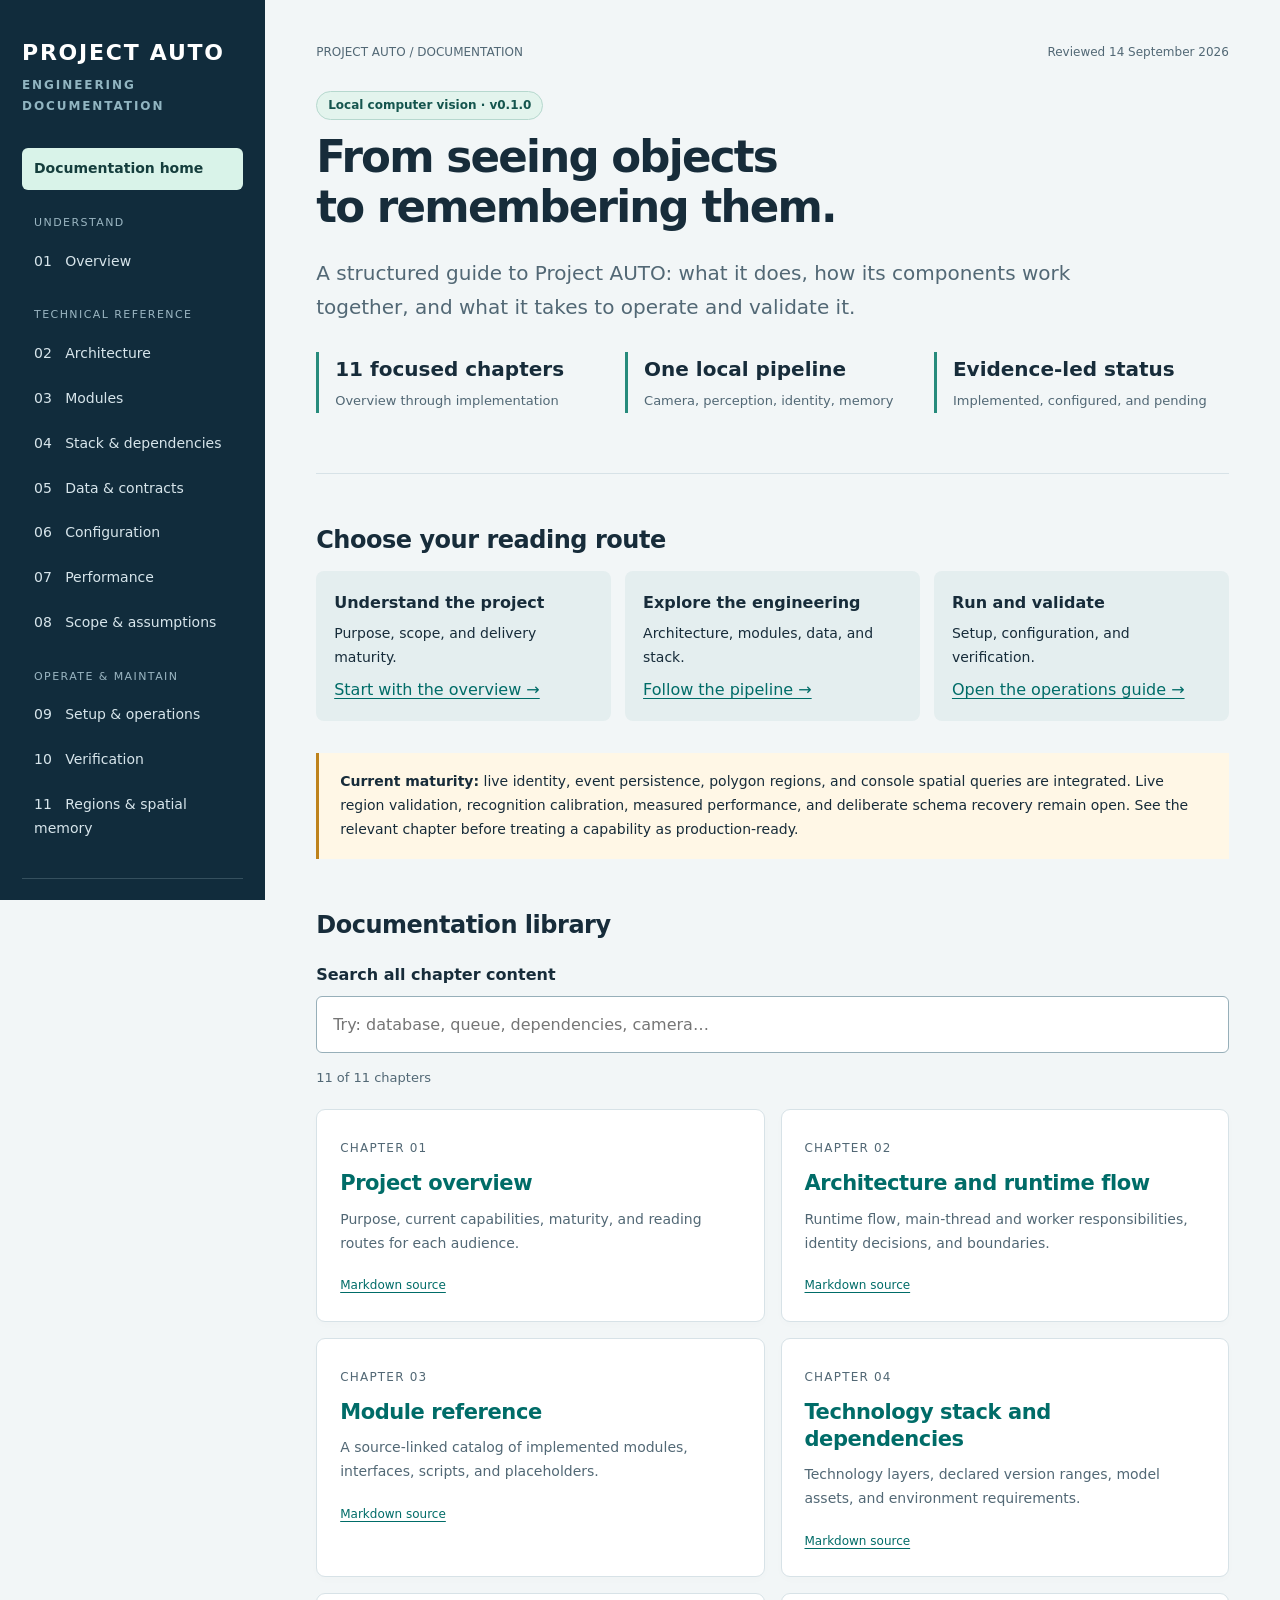
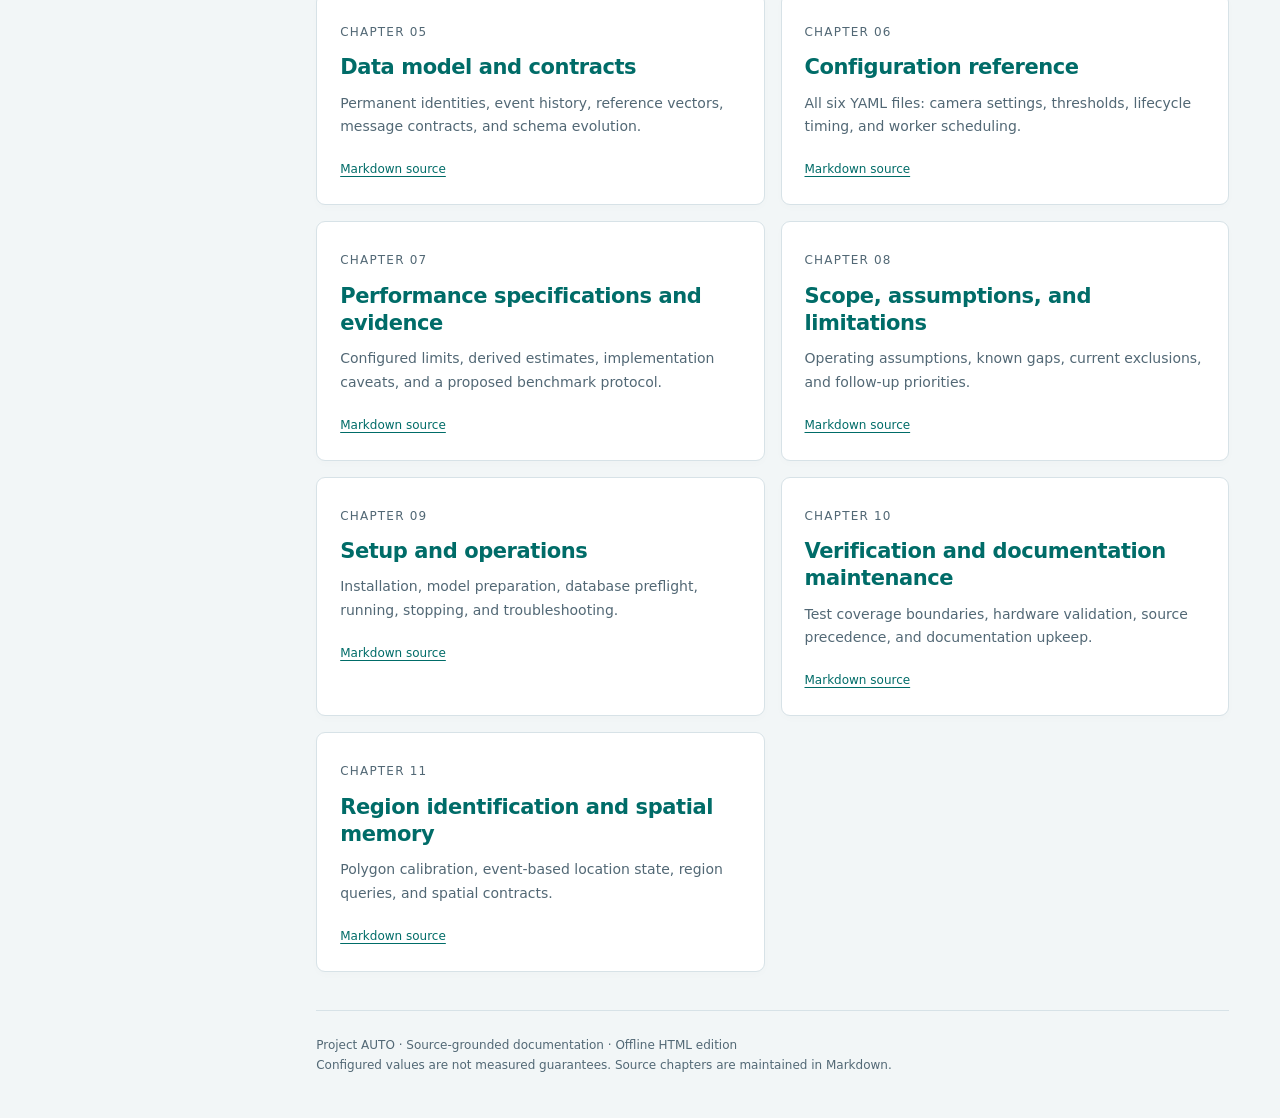
==== docs/index.html @ ace7500f "Region Tracker Initial Implementation" ====
<!doctype html>
<html lang="en"><head><meta charset="utf-8"><meta name="viewport" content="width=device-width, initial-scale=1"><meta name="description" content="Project AUTO technical documentation: local computer vision, permanent object identity, and event memory."><title>Documentation home | Project AUTO</title><link rel="stylesheet" href="assets/docs.css"><script src="assets/docs.js" defer></script></head>
<body><a class="skip" href="#main">Skip to content</a><div class="layout"><aside class="sidebar"><a class="brand" href="index.html">PROJECT AUTO</a><div class="eyebrow">Engineering documentation</div><nav aria-label="Documentation"><a href="index.html" aria-current="page">Documentation home</a><div class="nav-label">Understand</div><a href="01-overview.html">01 &nbsp; Overview</a><div class="nav-label">Technical reference</div><a href="02-architecture.html">02 &nbsp; Architecture</a><a href="03-modules.html">03 &nbsp; Modules</a><a href="04-stack.html">04 &nbsp; Stack &amp; dependencies</a><a href="05-data.html">05 &nbsp; Data &amp; contracts</a><a href="06-configuration.html">06 &nbsp; Configuration</a><a href="07-performance.html">07 &nbsp; Performance</a><a href="08-scope.html">08 &nbsp; Scope &amp; assumptions</a><div class="nav-label">Operate & maintain</div><a href="09-operations.html">09 &nbsp; Setup &amp; operations</a><a href="10-verification.html">10 &nbsp; Verification</a><a href="11-regions.html">11 &nbsp; Regions &amp; spatial memory</a></nav><div class="meta">Version 0.1.0<br>Source reviewed 14 September 2026<br>Local prototype · CPU inference<br><br><a href="../README.md">Repository README</a></div></aside><main id="main"><div class="topline"><span>PROJECT AUTO / DOCUMENTATION</span><span>Reviewed 14 September 2026</span></div><section class="hero"><span class="badge">Local computer vision · v0.1.0</span><h1>From seeing objects<br>to remembering them.</h1><p class="lead">A structured guide to Project AUTO: what it does, how its components work together, and what it takes to operate and validate it.</p><div class="summary"><div><strong>11 focused chapters</strong><span>Overview through implementation</span></div><div><strong>One local pipeline</strong><span>Camera, perception, identity, memory</span></div><div><strong>Evidence-led status</strong><span>Implemented, configured, and pending</span></div></div></section>
<section aria-labelledby="routes"><h2 id="routes">Choose your reading route</h2><div class="routes"><div class="route"><strong>Understand the project</strong><p>Purpose, scope, and delivery maturity.</p><a href="01-overview.html">Start with the overview →</a></div><div class="route"><strong>Explore the engineering</strong><p>Architecture, modules, data, and stack.</p><a href="02-architecture.html">Follow the pipeline →</a></div><div class="route"><strong>Run and validate</strong><p>Setup, configuration, and verification.</p><a href="09-operations.html">Open the operations guide →</a></div></div></section>
<div class="notice"><strong>Current maturity:</strong> live identity, event persistence, polygon regions, and console spatial queries are integrated. Live region validation, recognition calibration, measured performance, and deliberate schema recovery remain open. See the relevant chapter before treating a capability as production-ready.</div>
<section aria-labelledby="library"><h2 id="library">Documentation library</h2><div class="search"><label for="search">Search all chapter content</label><input id="search" type="search" placeholder="Try: database, queue, dependencies, camera…" autocomplete="off" aria-describedby="result-count"><p class="count" id="result-count" role="status" aria-live="polite">11 of 11 chapters</p><noscript><p>Search needs JavaScript; all chapters remain available below.</p></noscript></div><div class="cards"><article class="card" data-search="project overview # project overview

project auto is a local computer-vision prototype that remembers physical objects observed on a table and records meaningful changes in their presence and placement. it combines live camera detection, temporary tracking, appearance-based identity matching, and a durable sqlite event history.

## purpose and audience

the intended outcome is to answer where an object was last placed, even after it disappears from view. the current application includes polygon calibration and temporary console queries for item location, region contents, activity, and historical association; a richer query ui remains deferred.

this documentation describes the source snapshot inspected on 14 september 2026, package version 0.1.0. it is organized for three levels of use: stakeholders start here and with scope; engineers read architecture, modules, and data; operators use setup, configuration, and verification.

## capability status

| capability | current status | practical meaning |
| --- | --- | --- |
| live camera input | implemented | tries configured usb camera, then webcam; verifies an actual frame |
| detection and temporary tracking | implemented | yolo11s/openvino with ultralytics bot-sort |
| object lifecycle | implemented | time-confirmed addition, stable movement, and absence-based removal |
| permanent identity | integrated, calibration pending | sam2 masking and dinov2 gallery matching run on a background worker |
| return recognition | integrated | a match to a removed item records returned against its existing permanent id |
| persistent memory | implemented | items, events, references, prototypes, and polygon regions in sqlite |
| user display | debug interface | opencv detections, keyboard-triggered console queries, temporary region highlights |
| location questions and semantic regions | implemented; hardware validation pending | separate polygon calibration; event-based current location and region-history queries |
| production accuracy or performance sla | not established | no measured benchmark report or calibrated recognition target |

project task notes report successful real-hardware addition, re-identification, and return scenarios. these are historical reports, not a fresh hardware validation performed for this documentation.

## a typical interaction

an object becomes visible and receives a temporary bot-sort track id. after temporal confirmation, the application schedules identity processing. a usable masked view is compared with saved references. an unmatched view creates a permanent item and added event; a match to a removed item creates returned; a match to an already present item associates the track without another addition event. subsequent stable movement or sustained absence records moved or removed.

a bad view defers identity rather than proving a new object exists. detection class names such as a cup label are not unique physical identities. likewise, a tracker id is not a permanent item id.

## reading routes

- stakeholders: [overview](01-overview.md), [scope and assumptions](08-scope.md), [performance](07-performance.md).
- developers: [architecture](02-architecture.md), [module reference](03-modules.md), [data contracts](05-data.md), [verification](10-verification.md).
- operators: [setup and operations](09-operations.md), [configuration](06-configuration.md), [dependencies](04-stack.md).

## evidence and precedence

current executable code and yaml settings are the primary evidence. package declarations establish dependency ranges, not the exact versions installed on a machine. historical readme/context/task statements may describe earlier stages; where they conflict, this documentation follows the inspected implementation and labels unresolved gaps.

sources: [application composition](../src/project_auto/app.py), [package metadata](../pyproject.toml), [project task history](../src/project_auto/tasks.md).

spatial memory uses the permanently fixed camera frame, not world coordinates. see [region workflow and contracts](11-regions.md). the latest implementation test run on 14 september passed 160 tests; live region calibration is not yet tested. current yolo settings are confidence 0.18 and image size 960. weighted reid acceptance 0.55 and margin 0.15 remain provisional.
"><span class="number">Chapter 01</span><h2><a href="01-overview.html">Project overview</a></h2><p>Purpose, current capabilities, maturity, and reading routes for each audience.</p><a class="source" href="01-overview.md">Markdown source</a></article><article class="card" data-search="architecture and runtime flow # architecture and runtime flow

## system boundary

the application is one local python process with an opencv display, one camera source, a main processing thread, one identification worker thread, and a sqlite file. model acquisition can require network access during preparation. the configured inference devices are cpu; no cloud inference service is called by the application pipeline.

```text
main thread
camera -&gt; yolo11s / openvino / bot-sort -&gt; detectiontracker
                                           |
                               add / moved / remove
                                           |
                                  identitycoordinator
                                    |            ^
                         copied frame jobs    results
                                    v            |
worker thread                  bounded queue -&gt; sam2 -&gt; dinov2
                                              |          |
                                      reference saves   gallery match
                                              |
                                            sqlite

main thread: coordinator -&gt; eventengine -&gt; statedecision / sqlite
             detections -&gt; draw_detections -&gt; opencv window
```

## startup and shutdown

the console entry point calls `main.main()`, which calls `app.run_app()`. paths are resolved relative to the source checkout. startup reads the six yaml configuration files through the app and model constructors, constructs the database store, calls schema creation, constructs perception models and collaborators, and starts the worker. the worker loads its gallery from the store. the camera context then opens capture and the loop begins.

each iteration reads a frame, detects objects, updates the lifecycle tracker, passes signals and detections to the coordinator, and draws the debug frame. pressing q exits; w/r trigger blocking terminal queries and temporary polygon highlights. cleanup destroys opencv windows, asks the worker to stop, and disposes the database engine; the camera context releases capture.

the worker shutdown uses a blocking sentinel enqueue followed by a timed join. it is not a guaranteed five-second total shutdown: a full queue can delay enqueue, and queued work can precede the sentinel.

## responsibility and thread ownership

| concern | owner | execution |
| --- | --- | --- |
| frame acquisition, yolo and bot-sort | camera / yolodetector | main thread |
| temporal lifecycle and movement | detectiontracker | main thread |
| submission, retries, bindings, result application | identitycoordinator / referencemanager | main thread |
| sam2, dinov2, gallery comparison | identificationworker / sceneprocessor / reidmatcher | worker thread |
| reference persistence and gallery refresh | identificationworker / databasestore | worker thread |
| item creation, status lookup, lifecycle persistence | coordinator / eventengine / databasestore | main thread |
| drawing, keyboard and terminal queries | app / region_queries / drawing | main thread |
| region resolution and live spatial updates | databasestore calling pure memory.regions | inside main-thread lifecycle transactions |
| manual polygon calibration | region_calibration / camera / databasestore | separate process launch, no model inference |

queue submission and polling are non-blocking. this does not make the whole frame loop non-blocking: camera reads, detection, drawing, frame copies, and lifecycle database operations still take time on the main thread. cpu inference on the worker can also compete for shared compute resources.

## identity decisions

1. tracker add means temporally confirmed, not necessarily a new physical object.
2. the coordinator rejects invalid, small, low-confidence, or edge-clipped candidates before submitting resolve work.
3. a copied frame and box enter the bounded job queue. referencemanager prevents overlapping jobs for a track while queued.
4. sam2 segments the full frame using the box prompt. sceneprocessor extracts the box crop, retains true mask pixels, fills the background, and prepares an rgb image.
5. dinov2 extracts a normalized cls-token embedding. matching shortlists items by prototype, then combines each shortlisted item&#x27;s top-k dino score with color/aspect scores when available and checks both score and runner-up margin thresholds.
6. the worker returns new, existing, pending, or error. the main thread creates or associates the item and dispatches the appropriate event.
7. a precomputed reference can be submitted for saving. further visible-frame captures are spaced by configuration; accepted saves refresh the worker&#x27;s gallery.

the worker gallery includes all statuses for the configured model. the coordinator checks the current item status and active claims before accepting an existing-item result.

## architectural invariants and limits

- tracking never performs sam/reid inference or database writes.
- permanent identity belongs to `item.id`; `source_track_id` is diagnostic/session metadata.
- persistence records meaningful events and references, not every video frame.
- a pending view does not produce an added event.
- removal releases the event engine&#x27;s track binding while preserving item history.
- moved before identity resolution is currently dropped, not buffered or replayed.
- results for inactive track ids are rejected. there is no generation token in job/result contracts, so protection against delayed results after numeric track-id reuse is not comprehensive.

sources: [app](../src/project_auto/app.py), [coordinator](../src/project_auto/events/coordinator.py), [worker](../src/project_auto/events/identification_worker.py), [scene processing](../src/project_auto/perception/scene_processor.py).

## spatial memory boundary

eventengine passes add/returned destination boxes, moved source/destination boxes, and remove source evidence to existing store operations. the coordinator supplies actual frame dimensions in memory. databasestore resolves centroid membership via the pure geometry module and commits region ids, name snapshots, normalized areas, and item.current_box/current_region_id together. removed clears both live fields; no tracker or per-frame spatial writes are introduced.

the normal app does not automatically run calibration. a separate region_calibration entry point uses the same camera abstraction and yaml configuration; w/r queries use store apis and hold highlight state only in app memory. full contracts and flow: [regions and spatial memory](11-regions.md).
"><span class="number">Chapter 02</span><h2><a href="02-architecture.html">Architecture and runtime flow</a></h2><p>Runtime flow, main-thread and worker responsibilities, identity decisions, and boundaries.</p><a class="source" href="02-architecture.md">Markdown source</a></article><article class="card" data-search="module reference # module reference

all package paths below are relative to `src/project_auto`. modules separate capture, perception, lifecycle decisions, orchestration, and persistence. the production entry point is `project-auto`, not the research notebooks.

## application and capture

| module | public entry points | responsibility and boundary |
| --- | --- | --- |
| [main.py](../src/project_auto/main.py) | main | console entry point; delegates to run_app |
| [app.py](../src/project_auto/app.py) | run_app | loads services, capture/display, w/r console queries and temporary region highlights; owns no region sql |
| [region_calibration.py](../src/project_auto/region_calibration.py) | run_calibration | separate live-camera polygon editor; reuses camera and store; terminal naming |
| [region_queries.py](../src/project_auto/region_queries.py) | query_regions | prints item location or region contents/activity/history; returns highlight ids |
| [capture/camera.py](../src/project_auto/capture/camera.py) | cameraconfig, camera.open/read/close | configures properties before the first read; verifies devices in fallback order; returns bgr frames; supports a context manager |

## perception

| module | public types / operations | input and output |
| --- | --- | --- |
| [perception/detector.py](../src/project_auto/perception/detector.py) | detection, yolodetector.detect | bgr frame to class/confidence/xyxy box/optional temporary id; loads or exports openvino model; runs persistent bot-sort |
| [perception/tracker.py](../src/project_auto/perception/tracker.py) | detectiontracker.update, tracksignal, trackstatus | detection list to immutable add/moved/remove signals; ignores detections without ids; maintains candidate, stable, moving, and missing lifecycle |
| [perception/segmenter.py](../src/project_auto/perception/segmenter.py) | segmenterconfig, samsegmenter.segment, segmentation | uint8 bgr frame plus integer boxes to frame-sized boolean masks and scores; true retains foreground; selects best finite nonempty mask |
| [perception/scene_processor.py](../src/project_auto/perception/scene_processor.py) | sceneprocessor.prepare_reference/process, preparedreference, identitydecision | prepares masked rgb crop, normalized embedding, aspect ratio and foreground color histogram; proposes new/existing/pending; owns no scheduling or persistence |

tracker confirmation lasts two seconds with at most 15 cumulative candidate misses per attempt. a 16th miss resets the attempt. stable placement uses a centered buffer, and movement must stop visibly for the configured interval before moved. absence of a stable or moving track for two seconds emits remove. these are heuristics in image coordinates, not physical motion measurement.

## orchestration and events

| module | main contracts | responsibility |
| --- | --- | --- |
| [events/coordinator.py](../src/project_auto/events/coordinator.py) | identitycoordinator.handle_frame/shutdown | applies results, submits resolve/capture jobs, schedules retries, routes lifecycle events, guards active claims |
| [events/identification.py](../src/project_auto/events/identification.py) | identificationjob, identificationresult, identificationstate, referencemanager | immutable cross-thread message containers and per-track bookkeeping; queue eligibility and cooldowns |
| [events/identification_worker.py](../src/project_auto/events/identification_worker.py) | identificationworkerprotocol, identificationworker.start/stop/submit/poll_results | one worker, bounded jobs, unbounded results, gallery snapshot, model work and reference persistence |
| [events/event_engine.py](../src/project_auto/events/event_engine.py) | eventengine.process_signal/process_add/process_move/process_remove/process_return | resolves session track bindings and performs atomic lifecycle store operations; rejects conflicting claims |

worker exceptions during a job become error results with logged diagnostics. initial gallery loading occurs before the per-job exception wrapper; startup/schema failures can therefore stop the worker rather than becoming a normal per-track retry.

## memory and presentation

| module | main contracts | responsibility |
| --- | --- | --- |
| [memory/reid.py](../src/project_auto/memory/reid.py) | reidconfig, galleryentry, reidmatch, reidmatcher | loads dinov2 once, normalizes embeddings, ranks prototypes and reference similarities; db-agnostic |
| [memory/models.py](../src/project_auto/memory/models.py) | region, item, itemembedding, itemevent, itemstatus, itemeventtype | typed sqlalchemy schema, constraints, indexes, relationships |
| [memory/store.py](../src/project_auto/memory/store.py) | databasestore | short-lived sessions, lifecycle/spatial transactions, region crud and queries, vector/descriptor persistence, prototypes and gallery snapshots |
| [memory/state_machine.py](../src/project_auto/memory/state_machine.py) | statedecision, decide_track_signal, decide_return_signal | maps supported signals to status and event type; does not infer identity |
| [utils/drawing.py](../src/project_auto/utils/drawing.py) | draw_detections, draw_regions | returns annotated copies; polygons use translucent fills, outlines, names and optional bgr colors |

## descriptors and supporting components

[perception/descriptors.py](../src/project_auto/perception/descriptors.py) implements pure supplementary descriptors. aspect ratio is max(width/height, height/width), so a 90-degree box rotation has the same ratio; it is not absolute size. foreground rgb pixels produce a normalized 32 x 32 hue/saturation histogram before background replacement. color similarity is 1 minus bhattacharyya distance; aspect similarity uses gaussian falloff with sigma 0.25. these descriptors are now wired through preparation, worker saves, gallery loading, and matching. calibration/held-out accuracy remains unverified.

the matcher first shortlists by dino prototypes. it averages top-k scores separately for dino, valid color references, and valid aspect references. with both supplementary scores available, final score = 0.65 * dino + 0.20 * color + 0.15 * aspect; otherwise it falls back to dino alone. acceptance requires the configured score threshold and best-minus-runner-up margin; a single candidate has no margin competitor. optional csv output records diagnostic match scores. margin rejection currently yields no accepted identity, which sceneprocessor interprets as new; an ambiguity/confirmation flow is still deferred.

| path | status | usage |
| --- | --- | --- |
| [memory/regions.py](../src/project_auto/memory/regions.py) | implemented, pure geometry | regiongeometry, validate_polygon, polygon_area, point_in_polygon, resolve_region, box_area_fraction; no sql/session imports |
| [scripts/define_regions.py](../scripts/define_regions.py) | thin wrapper | delegates to region_calibration.run_calibration |
| [display/viewer.py](../src/project_auto/display/viewer.py) | empty | actual display currently lives in app.py |
| [utils/logging.py](../src/project_auto/utils/logging.py) | empty | no centralized logging setup; runtime mixes print and logging |
| [scripts/run_camera.py](../scripts/run_camera.py) | implemented wrapper | calls the main application |
| [scripts/run_video.py](../scripts/run_video.py) | empty | no video-file execution path provided here |
| [scripts/benchmark_local.py](../scripts/benchmark_local.py) | empty | no benchmark implementation |
| [cmaera_no_identifier.py](../cmaera_no_identifier.py) | standalone diagnostic | cycles camera indexes 0 through 4; opens camera windows |
| notebooks/reid_tuning | research assets | reference/query examples, notebooks, embeddings, and result images; not an automated production evaluation |
| tests | automated checks | synthetic/unit/persistence coverage; see verification chapter |

do not infer implemented behavior from a placeholder filename or a historical task entry. package egg-info directories are generated metadata; `pyproject.toml` is the maintained dependency source.

the region store api and detailed event semantics are documented in [chapter 11](11-regions.md). geometry, current contents, historical association, and activity remain distinct responsibilities.
"><span class="number">Chapter 03</span><h2><a href="03-modules.html">Module reference</a></h2><p>A source-linked catalog of implemented modules, interfaces, scripts, and placeholders.</p><a class="source" href="03-modules.md">Markdown source</a></article><article class="card" data-search="technology stack and dependencies # technology stack and dependencies

## stack by layer

| layer | technology | project use |
| --- | --- | --- |
| language and packaging | python, setuptools, editable src-layout install | local cli application, typed data contracts |
| camera and visualization | opencv | camera capture, image operations, desktop debug window |
| detection inference | ultralytics yolo11s + openvino | source weights exported to local openvino format |
| temporary tracking | ultralytics bot-sort | persistent ids across frame detections |
| segmentation | transformers sam2 + pytorch | box-prompted masks on cpu |
| identity embeddings | transformers dinov2 + pytorch | normalized image embeddings on cpu |
| numeric and image processing | numpy, pillow | array operations, cosine similarity, rgb crops |
| region geometry | pure python ray casting and shoelace formula | fixed-frame polygon validation/resolution; no shapely dependency |
| storage | sqlalchemy 2.x + sqlite | local relational memory with json vectors, boxes and polygons |
| configuration | yaml / pyyaml | camera, models, timing, thresholds, database path |
| concurrency | python threading and queue | one background identification worker |
| tests | pytest | deterministic behavior and persistence checks |
| documentation | markdown, generated html/css/javascript | offline portal; standard-library python builder |

## declared runtime dependencies

these are repository declarations, not an installed environment inventory or a lockfile.

| dependency | declared range | why it is needed |
| --- | --- | --- |
| python | &gt;=3.10,&lt;3.14 | supported interpreter range in package metadata |
| opencv-python | &gt;=4.10 | capture and opencv display |
| openvino | &gt;=2024.0 | optimized detector runtime |
| pyyaml | &gt;=6.0 | configuration loading |
| ultralytics | &gt;=8.4 | yolo loading/export and bot-sort integration |
| sqlalchemy | &gt;=2.0,&lt;3.0 | orm, sessions, schema and database operations |
| torch | unpinned, reid extra | sam2 and dinov2 inference |
| transformers | unpinned, reid extra | sam2model/sam2processor and automodel/autoimageprocessor |
| pillow | unpinned, reid extra | pil images for preprocessing |
| setuptools | &gt;=75, build dependency | setuptools.build_meta backend |

the full live application imports and constructs sam2 and reid unconditionally. install `.[reid]` for the current live entry point even though packaging labels these dependencies optional. a base-only installation is not a complete live runtime.

numpy is imported directly but is not explicitly declared in `pyproject.toml`; it currently relies on transitive installation. pytest is used by the test suite but has no declared test extra. ruff settings exist, but ruff is not declared as an installed development dependency. there is no dependency lockfile in the inspected repository; reproducibility requires recording a tested environment separately.

## model and hardware dependencies

| asset | configured value | acquisition / assumption |
| --- | --- | --- |
| detector source | models/yolo11s.pt | loaded through ultralytics; may be downloaded if absent |
| detector export | models/yolo11s_openvino_model | reused if directory exists; otherwise exported dynamically |
| segmentation model | facebook/sam2-hiera-base-plus | transformers from_pretrained; needs compatible library apis and cached/downloadable weights |
| embedding model | facebook/dinov2-base | transformers from_pretrained; same cache/download consideration |
| camera | usb index 0, fallback webcam index 1 | indices are machine-specific, not portable device identifiers |
| target machine | lenovo yoga pro 7i, intel integrated graphics | project notes&#x27; target; no minimum ram/cpu or portable hardware qualification published |

all configured model devices are cpu. the detector uses openvino while sam2 and dinov2 use pytorch; the presence of intel graphics does not imply that those models are gpu-accelerated.

## environment assumptions

the supported workflow is an editable checkout with its adjacent configs and models. packaged standalone distribution of those assets is not configured. initial installation/model preparation can use network access; offline operation needs cached assets verified beforehand. application data access depends on filesystem permissions, and the opencv window needs an interactive desktop session.

library and model license review, exact transitive dependency inventory, and vulnerability auditing have not been performed as part of this documentation. no dependency versions were changed.

sources: [pyproject.toml](../pyproject.toml), [detector](../src/project_auto/perception/detector.py), [segmenter](../src/project_auto/perception/segmenter.py), [reid](../src/project_auto/memory/reid.py).
"><span class="number">Chapter 04</span><h2><a href="04-stack.html">Technology stack and dependencies</a></h2><p>Technology layers, declared version ranges, model assets, and environment requirements.</p><a class="source" href="04-stack.md">Markdown source</a></article><article class="card" data-search="data model and contracts # data model and contracts

## persistent entities

```text
items (permanent identity)
  | 1                       | 1
  +----&lt; item_events        +----&lt; item_embeddings
         meaningful history        model-specific references

regions (logical polygons)
  +----&lt; items.current_region_id
  +----&lt; item_events.source_region_id / destination_region_id
```

| table | principal fields | purpose |
| --- | --- | --- |
| items | id, class_name, display_name, status, first_seen_at, last_seen_at, identity_confidence, item_prototype, current_region_id, current_box, created_at, updated_at | durable physical-object identity and current stored state |
| item_events | id, item_id, event_type, occurred_at, started_at, finished_at, source_track_id, detector_confidence, source_region_id, destination_region_id, source_region, destination_region, source_box, destination_box, source_box_area_fraction, destination_box_area_fraction, evidence paths, notes | meaningful lifecycle and placement history |
| item_embeddings | id, item_id, model_name, embedding, aspect_ratio, color_histogram, object_image_path, created_at | json reference vectors with optional supplementary descriptors |
| regions | id, unique name, polygon, area_px, created_at | fixed-frame integer polygons with stored shoelace area |

items have one-to-many relationships to both child tables. foreign keys are enabled for every store connection. deleting an item cascades to its events and embeddings. sqlalchemy string enums constrain stored status/event values. indexes include event item/time and embedding item/model lookup pairs.

evidence fields hold object-image, context-image, or video-clip paths, not binary media. their presence in the schema does not mean the live pipeline writes evidence files: current worker reference saves provide vectors, descriptors and model names, without saving the pil crop to disk.

## states and events

| trigger | resulting status | persisted event |
| --- | --- | --- |
| confirmed view resolved as new | present | added |
| existing removed identity matched | present | returned |
| existing present identity matched | unchanged | none; associate track only |
| existing occluded identity matched | unchanged by association path | none; automatic occlusion restoration is not wired |
| known track completes stable movement | present | moved |
| known stable/moving track absent beyond timeout | removed | removed |
| explicit store status operations | present or occluded as requested | status_changed where applicable |

occluded is a modeled status with store operations, but the live tracker does not emit general occlusion/status-change behavior. absence heuristics therefore cannot reliably distinguish a long occlusion from physical removal.

## persistence semantics

`add_item_with_event()` commits a new item and its initial event together. status and movement operations update the item and append the event transactionally. event intervals require both timezone-aware endpoints in chronological order. bounding boxes are stored separately from optional semantic regions. history is returned chronologically, and present-item queries include occluded items.

`last_seen_at` is updated by store operations; it is not a continuously persisted per-frame heartbeat. location information is event-oriented, especially movement source/destination boxes. item.current_box/current_region_id now store the latest meaningful spatial belief. a pixel-space polygon resolver and temporary console queries are implemented; no world-coordinate calibration exists.

`save_item_embedding()` validates and normalizes a reference and updates the normalized-mean prototype atomically. `add_reference_if_needed()` additionally enforces the caller&#x27;s target count. `load_reid_gallery()` creates an independent float32 snapshot grouped by item, filtered by model and optionally status. compatible model spaces and vector dimensions are required; changing preprocessing under the same model name is not fully captured by the schema.

## in-memory contracts

| contract | essential contents | meaning |
| --- | --- | --- |
| detection | optional track_id, class_id/name, confidence, integer xyxy box | one frame&#x27;s detector result |
| tracksignal | signal type, track_id, detection, optional item_id and movement metadata | lifecycle proposal; add alone does not establish identity |
| preparedreference | rgb pil crop, normalized embedding, aspect ratio, color histogram | usable masked view available for matching/saving |
| identitydecision | new/existing/pending, source_track_id, item_id, similarity, reference | scene-processing proposal, not a committed database result |
| identificationjob | resolve/capture, track_id, optional item_id, frame, box, precomputed reference | work crossing into the background thread |
| identificationresult | kind, track_id, status, item_id, similarity, reference, failure_reason | worker result consumed by the coordinator |
| galleryentry | item_id, reference matrix, optional prototype, aspect_ratios and flattened color_histograms arrays | matching snapshot for one permanent item |

frames are uint8 bgr arrays shaped height x width x 3. detection boxes use frame-pixel xyxy coordinates. sam masks are frame-sized boolean arrays; true means retain the object. dino input crops are rgb. monotonic time measures lifecycle/cooldown durations, while event timestamps use utc-aware datetimes at the api boundary.

## schema evolution

aspect and histogram descriptors are integrated through preparedreference, worker capture, optional itemembedding fields, and gallery arrays. missing legacy descriptors are represented as nan in gallery arrays; the matcher uses dino-only scoring when both supplementary scores are not available. histogram bin-layout/preprocessing version is not persisted; compatible capture conventions remain required.

`create_schema()` calls base.metadata.create_all: missing tables are created, existing tables are not altered. existing databases need deliberate schema migration or an explicitly chosen fresh database. no automatic migration, destructive reset, or schema-version framework is provided. the inspected-schema [manual sql](manual_schema_update.sql) covers eight missing nullable columns and region indexes; it was tested on a copy but not applied to the live file in this session. always reinspect before using it; see [startup incident and recovery](09-operations.md).

## spatial state and historical relationships

all region fks use on delete set null; historical event strings survive region deletion/renaming. add/moved/returned set current_box/current_region_id and update last_seen_at within the event transaction. removed preserves source evidence and clears current fields. the generic record_event api remains an append-only historical operation rather than a live-state transition. store queries distinguish current contents, historical associated items, and event activity by their respective item/event fks. full field semantics, normalized-area formula, conservative legacy fallback, and api signatures: [region memory](11-regions.md).

sources: [models](../src/project_auto/memory/models.py), [store](../src/project_auto/memory/store.py), [event engine](../src/project_auto/events/event_engine.py), [job contracts](../src/project_auto/events/identification.py).
"><span class="number">Chapter 05</span><h2><a href="05-data.html">Data model and contracts</a></h2><p>Permanent identities, event history, reference vectors, message contracts, and schema evolution.</p><a class="source" href="05-data.md">Markdown source</a></article><article class="card" data-search="configuration reference # configuration reference

values below are the working-tree yaml settings inspected for this documentation. they are configured defaults, not calibrated requirements or measured output. restart the application after changes; no live reload is implemented.

## camera and database

| file / key | current value | interpretation |
| --- | --- | --- |
| camera.yaml: usb_device | 0 | first camera attempted |
| camera.yaml: webcam_device | 1 | fallback camera |
| camera.yaml: width / height | 1280 / 720 | requested capture resolution; device negotiation can differ |
| camera.yaml: fps | 30 | requested capture rate, not application throughput |
| table.yaml: database.path | data/project_auto.db | sqlite path resolved from project root |
| table.yaml: regions.highlight_frames | 150 | frames to show query-selected polygons; in-memory state only |

## detector and lifecycle: perception.yaml

| key | current value | interpretation |
| --- | --- | --- |
| source_model | models/yolo11s.pt | yolo source weights |
| openvino_model | models/yolo11s_openvino_model | export directory reused when present |
| confidence | 0.18 | detector confidence filter |
| iou | 0.45 | inference overlap threshold passed to ultralytics |
| image_size | 960 | inference image-size argument; not camera resolution |
| device | cpu | inference device argument |
| candidate_confirmation_seconds | 2.0 | confirmation duration before add signal |
| max_candidate_missing_frames | 15 | cumulative misses tolerated per candidate attempt |
| removal_timeout_seconds | 2.0 | confirmed-track absence before remove |
| movement_buffer_scale | 1.2 | centered stable placement buffer scale |
| movement_stop_tolerance_pixels | 5.0 | allowed center displacement during stop confirmation |
| movement_stopped_confirmation_seconds | 1.0 | visible stopped duration before moved |

bot-sort&#x27;s `botsort.yaml` name and `persist=true` are selected in detector code rather than these project yaml files. agnostic_nms is not passed explicitly; the installed ultralytics default inspected in .venv/lib/site-packages/ultralytics/cfg/default.yaml is false (class-aware nms). this is an installed-library default, not a pinned project setting.

## identity models

| file / key | current value | interpretation |
| --- | --- | --- |
| segmenter.yaml: model_name | facebook/sam2-hiera-base-plus | sam2 checkpoint |
| segmenter.yaml: device | cpu | pytorch segmentation device |
| reid.yaml: model_name | facebook/dinov2-base | embedding checkpoint |
| reid.yaml: device | cpu | pytorch embedding device |
| reid.yaml: acceptance_threshold | 0.55 | final weighted score threshold, or dino-only fallback; provisional, not a probability |
| reid.yaml: margin_threshold | 0.15 | minimum best-minus-runner-up final score; provisional |
| reid.yaml: match_log_path | logs/reid_match_log.csv | optional diagnostic csv; omit to disable; relative paths follow working directory |
| reid.yaml: top_k | 3 | number of strongest references averaged, capped by available references |
| reid.yaml: prototype_shortlist_size | 3 | ranked prototype candidates; missing prototypes are retained additionally |

small galleries bypass prototype ranking; a nonpositive shortlist setting also bypasses it. keep top_k positive. library configuration parsing does not provide comprehensive validation of every setting.

## preparation and scheduling: scene_processor.yaml

| key | current value | interpretation |
| --- | --- | --- |
| background_color | [0, 0, 0] | rgb background replacement |
| min_mask_pixels | 100 | minimum retained mask pixels inside the crop |
| reference_target_count | 6 | maximum accepted references per item/model via guarded worker saves |
| capture_interval_seconds | 2.0 | nominal spacing after successful capture result application |
| job_queue_max_size | 8 | waiting-job capacity, excluding the executing job; keep positive |
| bad_mask_cooldown_seconds | 5.0 | resolve retry delay after bad views, errors, or claimed-item conflicts |
| queue_full_retry_seconds | 0.5 | resolve retry delay after full queue |
| min_box_area | 400 | resolve prefilter minimum box area in square pixels |
| min_detector_confidence | 0.0 | additional resolve filter; detector still uses 0.18 |
| edge_margin_pixels | 2 | resolve candidates touching this frame-edge margin are rejected |

these filters and cooldowns are not universal capture guarantees. the additional-reference path does not apply the same prefilter or all the same retry cooldowns. it can continue performing preparation after the database reference cap has been reached; the store rejects extra saves. see [performance caveats](07-performance.md).

sources: [camera settings](../configs/camera.yaml), [perception settings](../configs/perception.yaml), [database settings](../configs/table.yaml), [sam2 settings](../configs/segmenter.yaml), [reid settings](../configs/reid.yaml), [scene settings](../configs/scene_processor.yaml).

reid weights (0.65 dino, 0.20 color, 0.15 aspect) are constants in memory/reid.py, not yaml options. the older 0.4 threshold applied to dino-only scoring and is historical; the current 0.55/0.15 settings need empirical calibration for the weighted score and descriptor-missing fallback. the 960 detector input requests more inference pixels than 640; no measured throughput effect is claimed.
"><span class="number">Chapter 06</span><h2><a href="06-configuration.html">Configuration reference</a></h2><p>All six YAML files: camera settings, thresholds, lifecycle timing, and worker scheduling.</p><a class="source" href="06-configuration.md">Markdown source</a></article><article class="card" data-search="performance specifications and evidence # performance specifications and evidence

## what is specified

the project has timing and resource-control settings, but no published measured throughput, accuracy sla, maximum gallery size, or minimum hardware specification. the benchmark script is empty. do not interpret a 30 fps camera setting as 30 fps end-to-end processing.

| property | configured or derived value | evidence category |
| --- | --- | --- |
| capture request | 1280 x 720 at 30 fps | configuration; actual negotiation unverified |
| detector image-size argument | 960 | configuration |
| candidate confirmation | 2 seconds | configured temporal gate, not total identification latency |
| removal threshold | 2 seconds absent | evaluated when the loop runs, not a hard deadline |
| movement stop confirmation | 1 second within 5 pixels | configured image-space heuristic |
| background concurrency | one worker | source implementation |
| waiting jobs | up to 8 with current setting | source/config; executing job is additional |
| result queue | unbounded | source implementation |
| accepted reference target | 6 per item/model | guarded database-save cap |
| display fps, p95 latency, memory peak, recognition accuracy | not measured here | requires benchmark/evaluation |

## useful estimates, not benchmarks

a 1280 x 720 three-channel uint8 frame contains 2,764,800 bytes, about 2.64 mib. eight queued full-frame copies account for about 21.1 mib of raw frame storage. this excludes the active frame/job, object overhead, result crops, masks, model tensors, and inference workspaces; it is not a process-memory bound.

an identity outcome requires at least the confirmation gate plus queue wait, inference, and result application. failed-view retries add cooldowns. six successful references require an initial view and five additional spaced saves; five two-second gaps contribute roughly ten seconds before processing/queue delays. neither is a guaranteed completion time.

prototype shortlisting still compares against gallery prototypes and sorts ranked items. it reduces detailed reference comparisons for ranked items, but is not a vector index or constant-time lookup. entries without prototypes remain eligible beyond the nominal shortlist size.

## current implementation caveats

- sam2 and dinov2 are moved off the frame loop, but main-thread detection and lifecycle database writes can still stall display.
- with a nonempty gallery, sceneprocessor prepares an embedding, then match_candidate embeds the same prepared crop again. identity resolution can therefore perform two dinov2 passes.
- the reference target caps saves, not inference. the worker prepares a crop before checking the store cap, and the coordinator does not stop scheduling on a skipped result.
- bad additional-reference captures and full capture queues do not receive all resolve-path cooldown protections. repeated capture work remains a possible load source.
- the initial gallery load is outside per-job error handling. a schema failure can leave the identification worker unavailable.
- full-frame copies and cpu model workloads share memory/compute with capture and detection.
- diagnostic prints remain in hot paths; centralized logging is unfinished.
- task notes identify high frame dropout as unresolved pending a post-async hardware check.

these observations are source-based limitations, not measurements or fixes made by this documentation task.

## proposed benchmark protocol

use an isolated database and record the code revision, exact package versions, cpu/ram, power mode, camera/backend, negotiated resolution/rate, model assets, and all yaml settings. separate cold startup/download/export from a warmed steady-state run.

measure frame read, detector/tracker, coordinator, and display duration; worker queue wait and processing duration; end-to-end identity latency; delivered fps; failed reads; cpu usage; peak resident memory; and queue occupancy. report median and p95 values plus sample counts and run duration, not only averages.

exercise an empty scene, several stable objects, repeated additions/removals, movement before identity completes, clipped/bad masks, similar-looking objects, and growing galleries. repeat fixed scenarios under consistent lighting. for identity quality, label same-item versus different-item trials and report false matches, missed matches, and duplicate permanent identities. tune the threshold on calibration examples and evaluate separately held-out examples.

acceptance thresholds for throughput and accuracy remain to be agreed for the intended workload. this protocol is proposed; no benchmark execution is claimed.

sources: [benchmark placeholder](../scripts/benchmark_local.py), [worker](../src/project_auto/events/identification_worker.py), [coordinator](../src/project_auto/events/coordinator.py), [scene processor](../src/project_auto/perception/scene_processor.py), [reid matcher](../src/project_auto/memory/reid.py).

## spatial and inference changes

region resolution scans configured polygons when committing event evidence or making explicit queries. polygon areas are stored once at creation. ordinary frames do not write region/current-box state. translucent drawing runs during calibration or temporary query highlights, and terminal prompts block capture until input completes; this stopgap ui is unsuitable for uninterrupted acquisition guarantees.

yolo confidence is now 0.18 and imgsz is 960; these are configured changes, not measured quality or performance improvements. reid now computes supplementary histogram/aspect scores and can append csv diagnostics. include these settings, region count/vertex count, and query pauses when benchmarking.
"><span class="number">Chapter 07</span><h2><a href="07-performance.html">Performance specifications and evidence</a></h2><p>Configured limits, derived estimates, implementation caveats, and a proposed benchmark protocol.</p><a class="source" href="07-performance.md">Markdown source</a></article><article class="card" data-search="scope, assumptions, and limitations # scope, assumptions, and limitations

## current scope

the implemented product is a local, single-camera tabletop perception and event-memory prototype. it captures images, detects and tracks objects, proposes permanent identities from appearance, records addition/movement/removal/return events, and supports polygon calibration, console spatial queries, and temporary region highlights. it retains history across process restarts through sqlite; temporary tracker bindings are session-local.

## assumption register

| id | assumption | consequence if false |
| --- | --- | --- |
| a01 | camera is fixed and actual capture resolution remains stable | stored polygons and pixel placement buffers no longer describe equivalent locations; recalibrate |
| a02 | objects receive usable yolo detections and track ids | untracked or undetected objects do not enter the lifecycle |
| a03 | appearance and lighting yield useful masks/embeddings | identity may defer, split into duplicate items, or falsely match |
| a04 | model and preprocessing are compatible across saved references | similarity and prototypes may be invalid after model/preprocessing changes |
| a05 | local devices, model files/cache, desktop, and disk are available | startup or capture can fail; offline startup may lack weights |
| a06 | workload fits one cpu worker and local sqlite | queue deferral, latency, and frame competition can increase |
| a07 | existing database schema matches the current models | create_all cannot repair old columns; gallery load or event writes may fail |
| a08 | camera indexes are configured for the actual machine | wrong device may open, or fallback may fail |
| a09 | a local trusted-user workflow is sufficient | files and camera data have no application-level access-control layer |

these are operating assumptions, not validated guarantees for every deployment.

## known limitations and follow-up work

| limitation | impact | follow-up direction |
| --- | --- | --- |
| reid threshold is provisional | recognition quality at decision margins is unknown | empirical same/different-item calibration and held-out evaluation |
| movement before identity is dropped | event history can omit an early movement | define buffering/reconciliation policy |
| delayed results have no track generation token | numeric id reuse can defeat active-id checks | add generation-aware correlation and tests |
| initial identity and first reference are separate transactions/jobs | newly created items may briefly lack matchable references | review consistency and failure recovery |
| capture scheduling continues beyond save cap | avoidable inference load | stop scheduling at target and apply capture cooldowns |
| occlusion lifecycle is incomplete | long occlusion can look like removal | define visibility/occlusion policy |
| migration system is absent | older databases require deliberate migration | version schema and preserve existing history |
| debug display/logging only | limited operational observability | structured logging and lifecycle/identity display |
| no complete measured benchmark | capacity and latency cannot be promised | implement the performance protocol |

## out of scope for the current implementation

- natural-language questions, voice interaction, a full graphical object-search ui, or a public api; temporary w/r console queries are implemented.
- calibrated 3d positions, depth sensing, homography, robotic manipulation, region hierarchies or geometry versioning; 2d semantic polygons are implemented.
- multi-camera fusion, cross-device synchronization, cloud-hosted inference, or multi-user service operation.
- training or fine-tuning yolo/sam2/dinov2 within the live application.
- guaranteed identification of visually identical objects or unrestricted object classes.
- production slas, automated schema upgrades, deployment packaging, and comprehensive monitoring.
- automatic evidence video recording or a complete evidence retention/export workflow.

these boundaries describe current code, not permanent exclusions from the roadmap. the html documentation portal provides navigation to project information; it does not implement authentication, remote hosting, or the application&#x27;s console object-query interface.

## priority order suggested by current evidence

stabilize schema compatibility and worker failure visibility; measure post-async performance; calibrate recognition; tighten capture scheduling and stale-result handling; validate live polygon calibration and spatial event/query behavior against the implemented memory layer. the task history remains the owner&#x27;s working backlog, rather than a commitment to release dates.

sources: [task history](../src/project_auto/tasks.md), [coordinator](../src/project_auto/events/coordinator.py), [worker](../src/project_auto/events/identification_worker.py), [region geometry](../src/project_auto/memory/regions.py).

additional spatial limits: current_box is the latest meaningful-event snapshot, not a live trajectory. an already-present reid association makes no event or location write; early moved signals can be dropped while identity is unresolved. calibration is not automatically offered on startup. polygon editing/versioning, materialized region statistics, and automatic schema upgrades are deliberately deferred.
"><span class="number">Chapter 08</span><h2><a href="08-scope.html">Scope, assumptions, and limitations</a></h2><p>Operating assumptions, known gaps, current exclusions, and follow-up priorities.</p><a class="source" href="08-scope.md">Markdown source</a></article><article class="card" data-search="setup and operations # setup and operations

## prepare an editable checkout

use a python interpreter within the declared &gt;=3.10,&lt;3.14 range. from the project root in powershell:

```powershell
python -m venv .venv
.\.venv\scripts\activate.ps1
python -m pip install -e &quot;.[reid]&quot;
python -m pip install pytest
```

the reid extra is needed for the current full live app. installation commands are instructions; dependencies were not installed or changed during documentation generation. if environment activation is restricted, invoke the virtual environment&#x27;s python executable directly rather than changing system execution policy.

## preflight

1. check camera indexes and desired capture properties in camera.yaml.
2. check cpu/model paths in perception.yaml, segmenter.yaml, and reid.yaml.
3. ensure initial model acquisition/export can complete, or that the required assets are already cached for offline use.
4. confirm the configured database schema is current. back up an existing database with the app stopped before any schema changes. there is no automatic migration command. the inspected-schema sql described below must be reviewed before deliberate use.
5. for an isolated demonstration, choose a new unused database path in table.yaml; this preserves the existing history and allows create_schema to create fresh tables. restore the intended configuration after the demonstration.
6. use an interactive desktop and keep the monitored scene/camera stable.

do not replace or delete the user&#x27;s existing database as a setup shortcut. fresh database creation and upgrading an existing schema are different operations.

## run and stop

```powershell
project-auto
```

equivalent module invocation after installation:

```powershell
python -m project_auto.main
```

the camera window displays detection annotations. press q with that window focused to quit. press w for item whereabouts or r for region inspection, then answer the prompt in the terminal; matching polygons are highlighted temporarily. first startup can take substantially longer while models load or export; no startup time guarantee is established. the window does not yet expose complete identity/lifecycle state.

## troubleshooting

| symptom | likely area | first check |
| --- | --- | --- |
| missing torch, transformers, pil, or sam2 import | environment/dependency compatibility | use the active virtual environment and install the reid extra; verify the installed transformers exposes the required sam2 classes |
| camera will not open / wrong view | device mapping or other camera user | check indexes, os camera availability, and whether another app holds the device |
| startup fails on download/model load | model cache/network/path | verify configured files and cached model access; export directory existence alone does not establish integrity |
| missing-column error or identification stops resolving | old schema / worker startup failure | inspect schema against models.py and worker logs before migration |
| repeated pending decisions | bad crop/mask, edge clipping | inspect scene quality and diagnostic rejection reasons; retain true foreground mask polarity |
| same item repeatedly becomes new | reference availability or similarity quality | check successful reference saves, matching model/preprocessing, and same/different-item score distributions |
| slow display / many deferred jobs | main-thread inference or worker pressure | measure stage timings and queue behavior using the performance chapter |
| moved absent for a newly seen object | identity still unresolved | current coordinator drops movement before binding an item |
| shutdown takes longer than five seconds | queued/in-progress worker work | shutdown has a blocking sentinel enqueue; timeout is not a total bound |

## data and model maintenance

back up the sqlite database while the application is stopped, together with any externally managed evidence files and a copy of configuration/model provenance. the live code does not provide automated backups or retention. model artifacts are generated/downloaded files; do not edit their binary contents. changing a model or preprocessing requires checking reference compatibility and recalibrating recognition.

the repository&#x27;s research examples are separate from the live database gallery. notebook reference images and saved `.pt` files are not automatically imported into production memory by app.py.

## documentation portal

open [index.html](index.html) directly in a browser. chapter pages render fully offline without a server, third-party scripts, or external fonts. search on the home page filters chapters by their full text; navigation and content remain usable with javascript disabled. each page offers its markdown source and browser print support.

edit the numbered markdown chapters, then rebuild generated pages from the repository root:

```powershell
python docs/build_docs.py
python docs/check_docs.py
```

sources: [application](../src/project_auto/app.py), [camera](../src/project_auto/capture/camera.py), [models guide](../models/readme.md), [configuration](06-configuration.md).

## define regions before tracking

run python -m project_auto.region_calibration from the activated editable checkout. click polygon vertices, use u to undo, enter/c to close, and enter a unique name in the terminal. q exits calibration. the application reuses camera/cameraconfig; calibration is a separate launch and does not run detector/identity inference. complete controls, source-path invocation, and query semantics are in [regions and spatial memory](11-regions.md).

## missing-column startup incident and recovery

on 14 september, the identification worker failed during initial gallery loading with sqlite3.operationalerror: no such column: item_embeddings.aspect_ratio. inspection found eight absent nullable columns: embedding aspect_ratio/color_histogram, item current_region_id/current_box, and event source_region_id/destination_region_id/source_box_area_fraction/destination_box_area_fraction. the regions table already existed. the earlier model-download warnings were not the exception shown in this traceback.

[manual_schema_update.sql](manual_schema_update.sql) adds exactly these columns and three region-fk indexes in one transaction, retaining set null deletion behavior. it is a one-time sql artifact for that inspected schema, not a versioned migration framework or an idempotent startup routine. do not run it on a fresh/already-updated database. confirm the current schema and take a sqlite backup with the application stopped before explicitly applying it.

a test on a disposable copy preserved all original values across 9 items, 49 embeddings and 36 events, passed sqlite integrity/fk checks, and loaded the gallery and item/event/region queries. the first test subsequently failed temporary-directory cleanup because a sqlite handle remained open. revalidation found the live file absent; no migration was applied to the live database by this work. a database file is present again at the documentation review, but its origin, retained history, and schema have not been reverified. confirm reset/recovery intent before any schema action; do not infer continuity from file existence.

if a database was deliberately reset, normal startup creates fresh tables when the configured file is absent, but previous item history is not restored. if history is required, recovery from the intended backup takes priority. initial worker gallery loading remains outside per-job exception handling, so schema failures still require startup diagnostics rather than ordinary per-track retries.
"><span class="number">Chapter 09</span><h2><a href="09-operations.html">Setup and operations</a></h2><p>Installation, model preparation, database preflight, running, stopping, and troubleshooting.</p><a class="source" href="09-operations.md">Markdown source</a></article><article class="card" data-search="verification and documentation maintenance # verification and documentation maintenance

## verification boundaries

this documentation reflects source/yaml review on 14 september 2026. the earlier region implementation run in this chat passed 160 tests (130 existing tests plus 30 geometry, spatial memory and ui checks). that is recorded implementation evidence, not a fresh test execution during this documentation-only refresh or a guarantee of live hardware behavior.

the working tree contains uncommitted application/configuration and documentation changes. weighted descriptor scoring and region integration are present in the inspected source; no held-out recognition calibration or throughput measurement is claimed. geometry and gui interaction tests use isolated databases and simulated camera/input. ruff was unavailable during implementation. the earlier manual schema validation passed data and query checks on a copy, then encountered temporary-file cleanup trouble; no live database migration is claimed. recovery/reset provenance is still to confirm.

the documentation build/link checks validate navigation, anchors, and generated chapter coverage without importing application models or opening its database. the existing portal visual style is retained; no new browser-based visual qa is claimed by this refresh.

## existing automated coverage

| test file | focus |
| --- | --- |
| [test_camera.py](../tests/test_camera.py) | camera fallback and capture setup behavior |
| [test_detector.py](../tests/test_detector.py) | ultralytics tracking calls and detection conversion |
| [test_tracker.py](../tests/test_tracker.py) | temporal confirmation, missing tracks, movement, invalid settings |
| [test_state_machine.py](../tests/test_state_machine.py) | lifecycle decisions and permanent identity requirements |
| [test_event_engine.py](../tests/test_event_engine.py) | event dispatch, bindings, return/removal behavior |
| [test_memory_database.py](../tests/test_memory_database.py) | schema and persistent-memory behavior |
| [test_reid.py](../tests/test_reid.py) | synthetic embedding matching and prototype shortlist behavior |
| [test_scene_processor.py](../tests/test_scene_processor.py) | crop/mask preparation and identity proposals |
| [test_identification.py](../tests/test_identification.py) | referencemanager queue/cooldown state |
| [test_identification_worker.py](../tests/test_identification_worker.py) | worker jobs, results, queue behavior, shutdown |
| [test_coordinator.py](../tests/test_coordinator.py) | async submission, result application, retirement and binding scenarios |
| [test_regions.py](../tests/test_regions.py) | shoelace area, concave/edge inclusion, centroid overlap resolution, validation and normalized areas |
| [test_region_memory.py](../tests/test_region_memory.py) | add/moved/removed/returned spatial persistence, rollback, deletion/snapshots, fallback, query semantics and no query writes |
| [test_region_ui.py](../tests/test_region_ui.py) | drawing copies/blending, terminal queries, simulated polygon clicks/undo/save |

tests using synthetic embeddings and fake workers verify logic, not real-world recognition accuracy, camera throughput, or all thread interleavings. presence of a test file does not certify complete coverage of its subsystem.

run the suite in a prepared environment:

```powershell
python -m pytest -q
```

for persistence-focused work:

```powershell
python -m pytest -q tests/test_memory_database.py tests/test_event_engine.py
```

## hardware validation still needed

use an isolated database and record the hardware/configuration. calibrate overlapping polygons, verify smallest-region selection and w/r highlights, and check removal clears current contents while history survives. demonstrate addition, movement, removal, and return of the same physical item under a new track id; ensure a different item does not falsely claim it. exercise occlusion, bad views, queue pressure, retirement during inference, and application shutdown. measure performance separately from correctness and retain labeled evidence for calibration.

## documentation structure and ownership

the numbered markdown files are the maintained content source. `build_docs.py` generates the html home page, chapter pages, shared css, and home-page search behavior using python&#x27;s standard library. generated files are committed for immediate offline access. `check_docs.py` checks local html links, fragments, titles, and generated-page coverage without importing project models or opening its database.

| change type | chapters to review |
| --- | --- |
| product capability or scope | overview, scope, operations |
| threading, event routing, module responsibilities | architecture, modules, data, performance |
| models or package versions | stack, configuration, operations, performance |
| yaml defaults | configuration and affected performance statements |
| database schema or event semantics | data, operations, verification |
| new benchmark or hardware run | performance and verification, with date and reproducible conditions |

update the review date after a substantive source review. cite the relevant source file near behavioral claims. mark each result as configured, derived, historically reported, newly measured, or pending. never convert a camera fps request, a similarity threshold, or a test count into an accuracy or performance guarantee.

## maintenance boundaries

the root readme and project_context now summarize the integrated async and spatial architecture. tasks separates current priorities from historical milestones; historical thresholds/pass counts are not current configuration. agents retains the working agreement and points to the updated architecture and remaining verification work.

keep source-level limits explicit: lifecycle writes still run on the main thread, reference save limits do not stop every inference request, resolve and capture retry behavior differ, and margin rejection currently becomes new through sceneprocessor. the region layer does not add per-frame db observations or move sql into geometry/tracking. review [chapter 11](11-regions.md) with any change to these contracts.
"><span class="number">Chapter 10</span><h2><a href="10-verification.html">Verification and documentation maintenance</a></h2><p>Test coverage boundaries, hardware validation, source precedence, and documentation upkeep.</p><a class="source" href="10-verification.md">Markdown source</a></article><article class="card" data-search="region identification and spatial memory # region identification and spatial memory

## purpose and coordinate contract

the fixed camera frame is the spatial coordinate system. regions are manually calibrated simple polygons with integer [x, y] vertices, stored in sqlite. concave polygons are supported. no depth, homography, world coordinates, region hierarchy, or geometry versioning is implemented. moving the camera or changing its actual capture resolution requires recalibration; changing yolo&#x27;s inference image size alone does not redefine frame coordinates.

the pure [geometry module](../src/project_auto/memory/regions.py) validates at least three distinct vertices, nonzero area, and nonintersecting edges. it accepts a repeated closing vertex and normalizes it away. shoelace area is computed at creation and stored as area_px. ray casting includes edges and vertices as inside. resolution uses the bbox centroid, selects the containing region with the smallest stored area, and breaks equal-area ties by lowest id. no match returns none.

## event-to-state flow

```text
tracksignal / identity-resolved detection
  -&gt; eventengine chooses meaningful lifecycle operation and supplies boxes
  -&gt; databasestore opens the existing item/event transaction
  -&gt; load region rows -&gt; pure resolve_region(box, regions) -&gt; selected id
  -&gt; event region fks + name snapshots + box evidence + normalized areas
  -&gt; item current_box/current_region_id and relevant timestamps/status
  -&gt; one commit; track binding changes only after successful persistence
```

the coordinator supplies actual (frame width, frame height) to eventengine in memory. resolution and item updates occur in databasestore, not in tracker callbacks or a second app-level write. region rows are loaded when resolving event evidence or explicit queries; there is no per-frame region persistence.

| event | persisted spatial evidence | live item state |
| --- | --- | --- |
| added | destination box, region id/name, area fraction | destination current_box/current_region_id |
| moved | both boxes, both region ids/names, both area fractions | destination current_box/current_region_id |
| removed | source box, region id/name, area fraction | both live fields cleared |
| returned | destination box, region id/name, area fraction | destination current_box/current_region_id |

for removal, eventengine supplies the signal&#x27;s last detection box. direct mark_removed calls without a box fall back to the item&#x27;s stored current_box. source membership is resolved against configured geometry at event time. add/moved/returned update last_seen_at within the same transaction; removal keeps its existing timestamp semantics and clears spatial belief. box snapshots are event evidence, not a trajectory history.

each normalized fraction is max(0, x2-x1) * max(0, y2-y1) / (frame_width * frame_height). fractions remain null when frame dimensions or that side&#x27;s box are unavailable. separate fields avoid ambiguity for moved. these fractions are not metric object size and are distinct from the reid aspect-ratio descriptor.

the low-level record_event method appends historical evidence and resolves its boxes, but retains its existing behavior of not changing live item state/status. use lifecycle store operations for live transitions. association with an already-present item creates no event and therefore performs no spatial write.

## relational meaning and deletion

region.id is canonical. item.current_region_id means the system currently believes the item occupies that region; removed items have no current region. event source_region_id/destination_region_id support activity and historical association queries. event source_region/destination_region are human-readable snapshots that do not change if the region is renamed.

all three region fks use on delete set null. deleting a region retains items, events, boxes, and historical names. item deletion retains the preexisting cascade to its own events and embeddings. region aggregates such as last_activity_at and item_count are derived by queries, not duplicated on region rows. there is no rename/redraw ui or polygon-version history in this implementation.

## store api reference

| api | result and semantics |
| --- | --- |
| create_region(name, polygon) | validates a nonempty unique name and polygon, computes area, commits a region |
| get_region(region_id), get_region_by_name(name), list_regions() | region lookup; list in id order |
| delete_region(region_id) | boolean indicating deletion; preserves historical evidence |
| resolve_box_region(box) | matching region or none; read-only |
| find_items(name) | exact display/class-name matches, including removed items |
| get_item_current_region(item_id) | current region with conservative legacy fallback |
| get_items_in_region(region_id) | current fk plus present/occluded status; no historical inference |
| get_region_recent_events(region_id, limit=20) | either event region fk matches; descending occurred_at then id; negative limit rejected |
| get_region_last_activity(region_id) | newest event or none, not a stored timestamp aggregate |
| get_items_associated_with_region(region_id) | distinct items linked by source/destination event ids, regardless of current presence |
| get_item_history(item_id) | existing chronological history, now including spatial evidence |

current-location fallback only applies to present/occluded items with neither live location field. it examines the newest added/moved/removed/returned event and uses its destination fk if valid. it never skips a removal or unassigned destination to revive an older location. names alone are not converted into relational associations. a current_box outside every polygon explicitly means an unassigned region, not an invitation to use historical location.

## calibration and query workflow

from an activated editable checkout, launch calibration separately from normal tracking:

```powershell
python -m project_auto.region_calibration
```

without an editable install, set the source path first:

```powershell
$env:pythonpath = (resolve-path .\src).path
python scripts/define_regions.py
```

the thin script delegates to run_calibration, which reuses camera/cameraconfig and databasestore with camera.yaml/table.yaml. saved polygons have translucent fills, outlines, and names; the active polygon shows vertices and edges. a valid closed polygon is previewed before naming.

| control | calibration behavior |
| --- | --- |
| left click | append a vertex |
| u | undo the latest vertex |
| enter or c | validate and close; freeze vertex input while prompting for a name in the terminal |
| blank name | cancel saving, retaining vertices for editing |
| q | exit the camera window loop |

successful saves clear the active polygon and continue calibration. invalid geometry or duplicate names leave it editable. this is a separate launch mode, not automatic startup calibration and not an in-window text-entry gui. calibration does not start yolo, sam2, or dinov2 model inference.

during normal project-auto tracking, w prompts for item id/exact name; r prompts for region name and prints contents, recent activity, last activity, and associated items. ambiguous item names print all matches with ids. query results highlight regions for table.yaml&#x27;s regions.highlight_frames (150 by default). queries and highlights remain in memory/read-only; console input pauses the main capture loop.

## verification and remaining work

the 14 september implementation run passed 160 tests. geometry, lifecycle spatial persistence, rollback, deletion/name preservation, read-only queries, fallback, drawing, and simulated calibration controls have automated coverage. physical-camera polygon calibration and the complete live region lifecycle are not yet verified in this session. no recognition-accuracy or throughput improvement is established by these tests.

existing sqlite tables require deliberate schema migration; the [manual sql](manual_schema_update.sql) is a one-time update for a specifically inspected old schema, not a general migration command. reinspect the intended database before applying it. see [operations](09-operations.md) and [verification](10-verification.md) for the startup incident and validation limits.

sources: [geometry](../src/project_auto/memory/regions.py), [models](../src/project_auto/memory/models.py), [store](../src/project_auto/memory/store.py), [event engine](../src/project_auto/events/event_engine.py), [calibration](../src/project_auto/region_calibration.py), [console queries](../src/project_auto/region_queries.py), [drawing](../src/project_auto/utils/drawing.py).
"><span class="number">Chapter 11</span><h2><a href="11-regions.html">Region identification and spatial memory</a></h2><p>Polygon calibration, event-based location state, region queries, and spatial contracts.</p><a class="source" href="11-regions.md">Markdown source</a></article></div><p id="empty" hidden>No chapters match. Try a shorter term such as “model” or “event”.</p></section><footer>Project AUTO · Source-grounded documentation · Offline HTML edition<br>Configured values are not measured guarantees. Source chapters are maintained in Markdown.</footer></main></div></body></html>
---- docs/assets/docs.css ----
:root{--ink:#172c3a;--muted:#526875;--line:#d7e2e7;--paper:#fff;--bg:#f2f6f7;--accent:#006c68;--nav:#112c3c}
*{box-sizing:border-box}html{scroll-behavior:smooth;scroll-padding-top:24px}body{margin:0;color:var(--ink);background:var(--bg);font:16px/1.7 system-ui,-apple-system,BlinkMacSystemFont,"Segoe UI",sans-serif}a{color:var(--accent);text-underline-offset:3px}a:hover{text-decoration-thickness:2px}a:focus-visible,input:focus-visible,button:focus-visible,[tabindex]:focus-visible{outline:3px solid #dc8f16;outline-offset:4px}.skip{position:fixed;top:-80px;left:16px;z-index:10;background:white;padding:12px}.skip:focus{top:12px}.layout{display:grid;grid-template-columns:265px minmax(0,1fr);min-height:100vh}.sidebar{background:var(--nav);color:#dce9ee;padding:34px 22px;position:sticky;top:0;height:100vh;overflow:auto}.brand{font-size:22px;font-weight:800;letter-spacing:.08em;color:white;text-decoration:none}.eyebrow{font-size:12px;text-transform:uppercase;letter-spacing:.16em;font-weight:700}.sidebar .eyebrow{color:#91b5c1;margin:4px 0 32px}.sidebar nav a{display:block;color:#d7e5eb;text-decoration:none;padding:9px 12px;border-radius:6px;font-size:14px;margin:3px 0}.sidebar nav a:hover{background:#244353}.sidebar nav a[aria-current=page]{background:#d9f3e9;color:#153e3d;font-weight:700}.nav-label{font-size:11px;text-transform:uppercase;letter-spacing:.13em;color:#9bb6c2;margin:24px 12px 8px}.sidebar .meta{border-top:1px solid #35505e;margin-top:28px;padding-top:20px;font-size:12px;color:#a6c0cb}.sidebar .meta a{color:#c9e3e9}main{padding:42px clamp(24px,4vw,72px);max-width:1450px;min-width:0}.topline{display:flex;justify-content:space-between;gap:16px;flex-wrap:wrap;font-size:12px;color:var(--muted);margin-bottom:28px}.badge{display:inline-block;border:1px solid #b6d8ce;background:#e3f4ed;color:#15554e;border-radius:20px;padding:3px 11px;font-size:12px;font-weight:650}h1{font-size:clamp(30px,3.4vw,48px);line-height:1.15;letter-spacing:-.04em;margin:12px 0 24px;max-width:950px}h2{font-size:24px;line-height:1.3;letter-spacing:-.02em;margin:44px 0 15px;padding-top:7px}h3{font-size:19px}p{max-width:88ch;margin:14px 0 20px}.lead{font-size:20px;color:var(--muted);max-width:780px}.hero{border-bottom:1px solid var(--line);padding-bottom:32px;margin-bottom:30px}.summary{display:grid;grid-template-columns:repeat(3,1fr);gap:14px;margin:28px 0}.summary div{border-left:3px solid #278b7c;padding-left:16px}.summary strong{display:block;font-size:20px}.summary span{font-size:13px;color:var(--muted)}.routes{display:grid;grid-template-columns:repeat(3,1fr);gap:14px;margin-bottom:32px}.route{background:#e4eeef;padding:18px;border-radius:8px}.route strong{display:block}.route p{font-size:14px;margin:6px 0}.search{margin:20px 0}.search label{display:block;font-weight:700;margin-bottom:8px}.search input{width:100%;padding:14px 16px;border:1px solid #97afb9;border-radius:6px;font:inherit;background:white;color:var(--ink)}.count{color:var(--muted);font-size:13px}.cards{display:grid;grid-template-columns:repeat(2,minmax(0,1fr));gap:16px}.card{background:white;border:1px solid var(--line);border-radius:9px;padding:23px;box-shadow:0 3px 9px #112c3c04}.card[hidden]{display:none}.card .number{font-size:12px;color:var(--muted);letter-spacing:.1em;text-transform:uppercase}.card h2{font-size:21px;margin:10px 0;padding:0}.card h2 a{text-decoration:none}.card p{font-size:14px;color:var(--muted);margin:8px 0 15px}.card .source{font-size:12px}.notice{background:#fff7e6;border-left:3px solid #be821b;padding:17px 21px;margin:24px 0;font-size:14px}.on-page{background:#e6eef1;border-radius:8px;padding:16px 20px;margin:22px 0 32px}.on-page strong{font-size:12px;text-transform:uppercase;letter-spacing:.1em}.on-page ul{display:flex;flex-wrap:wrap;gap:5px 22px;list-style:none;margin:9px 0 0;padding:0;font-size:13px}.content{background:white;border:1px solid var(--line);border-radius:10px;padding:clamp(20px,3vw,42px);min-width:0}.content h1{font-size:36px}.content>h1:first-child{margin-top:0}li{margin:7px 0}code{font-family:Consolas,"Liberation Mono",monospace;font-size:.88em;overflow-wrap:anywhere;background:#edf2f4;padding:2px 5px;border-radius:3px}pre{background:#102b3a;color:#e1f3f3;padding:22px;border-radius:7px;overflow:auto;font-size:13px;line-height:1.7}pre code{background:none;color:inherit;padding:0;overflow-wrap:normal}.table-wrap{overflow-x:auto;margin:20px 0 26px}table{border-collapse:collapse;width:100%;font-size:14px}th{text-align:left;background:#edf3f4;color:#254552;font-size:12px}th,td{padding:12px 14px;border-bottom:1px solid var(--line);vertical-align:top}td:first-child{font-weight:550}tbody tr:nth-child(even){background:#fafcfc}.page-controls{display:flex;justify-content:space-between;gap:15px;margin:28px 0;font-size:14px}.toolbar{display:flex;gap:20px;align-items:center}button{font:inherit;border:1px solid var(--line);background:white;color:var(--accent);border-radius:5px;padding:4px 11px;cursor:pointer}footer{border-top:1px solid var(--line);padding-top:24px;margin-top:38px;font-size:12px;color:var(--muted)}
@media(min-width:1500px){main{padding-left:72px;padding-right:72px}}@media(max-width:900px){.layout{grid-template-columns:220px minmax(0,1fr)}.sidebar{padding:25px 12px}main{padding:28px 20px}.routes{grid-template-columns:1fr}.cards{grid-template-columns:1fr}.summary strong{font-size:17px}.content{padding:23px}}@media(max-width:620px){.layout{display:block}.sidebar{position:relative;height:auto;padding:18px}.sidebar .eyebrow{margin-bottom:12px}.sidebar nav{display:flex;overflow:auto;gap:5px;padding-bottom:6px}.sidebar nav a{white-space:nowrap}.sidebar .nav-label,.sidebar .meta{display:none}main{padding:25px 15px}.content{padding:18px}.content h1{font-size:30px}.summary{grid-template-columns:1fr;gap:16px}.topline{margin-bottom:18px}.on-page ul{display:block}.page-controls{flex-wrap:wrap}th,td{min-width:135px;padding:9px}.routes{gap:10px}}
@media(prefers-reduced-motion:reduce){html{scroll-behavior:auto}}@media print{body{background:white;font-size:10pt}.layout{display:block}.sidebar,.skip,.toolbar,.search,.on-page,.page-controls{display:none}main{max-width:none;padding:0}.content{border:0;padding:0}.hero{padding:0}.cards,.routes{display:block}.card{break-inside:avoid;margin:10px 0;box-shadow:none}.table-wrap{overflow:visible}table{font-size:9pt}th,td{min-width:0;padding:6px}pre{white-space:pre-wrap;color:black;background:#eee;font-size:8pt}h1,h2,h3{break-after:avoid}tr{break-inside:avoid}a{color:inherit}.summary{display:flex;gap:24px}footer{margin-top:20px}}
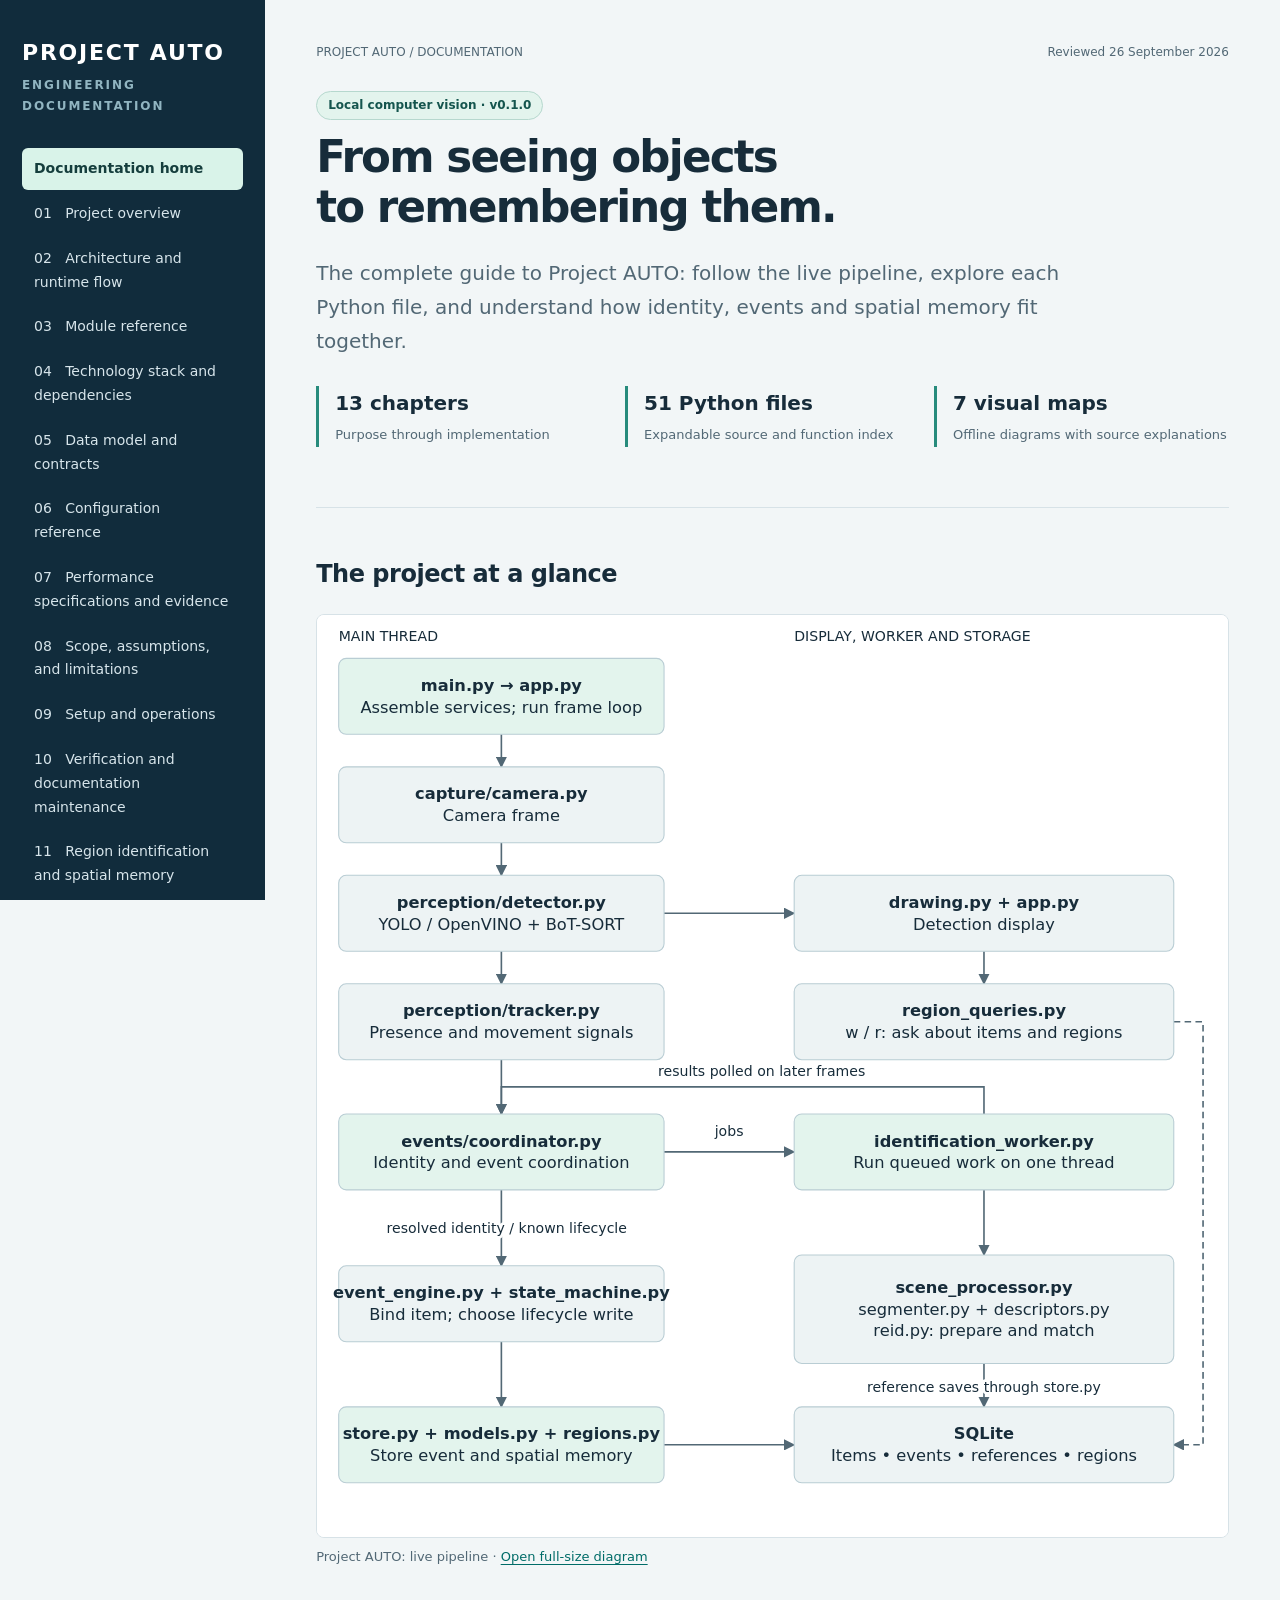
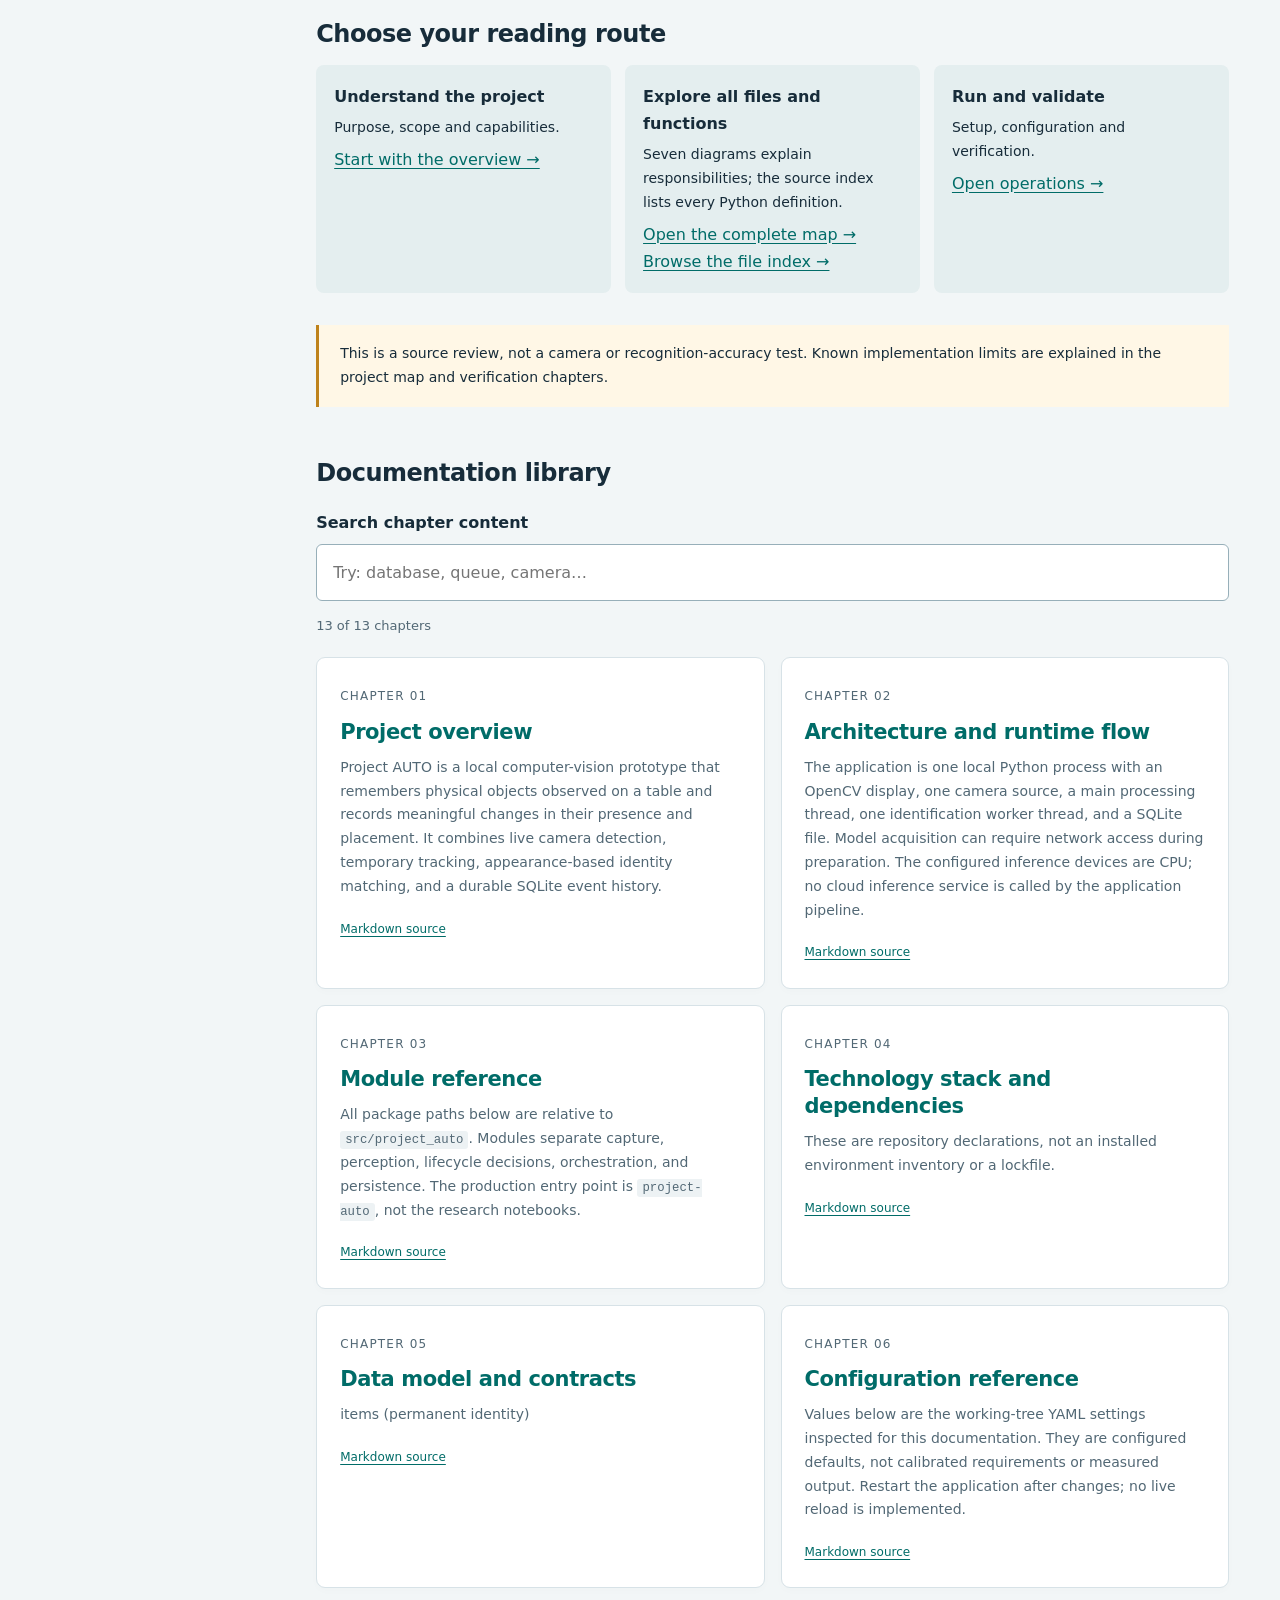
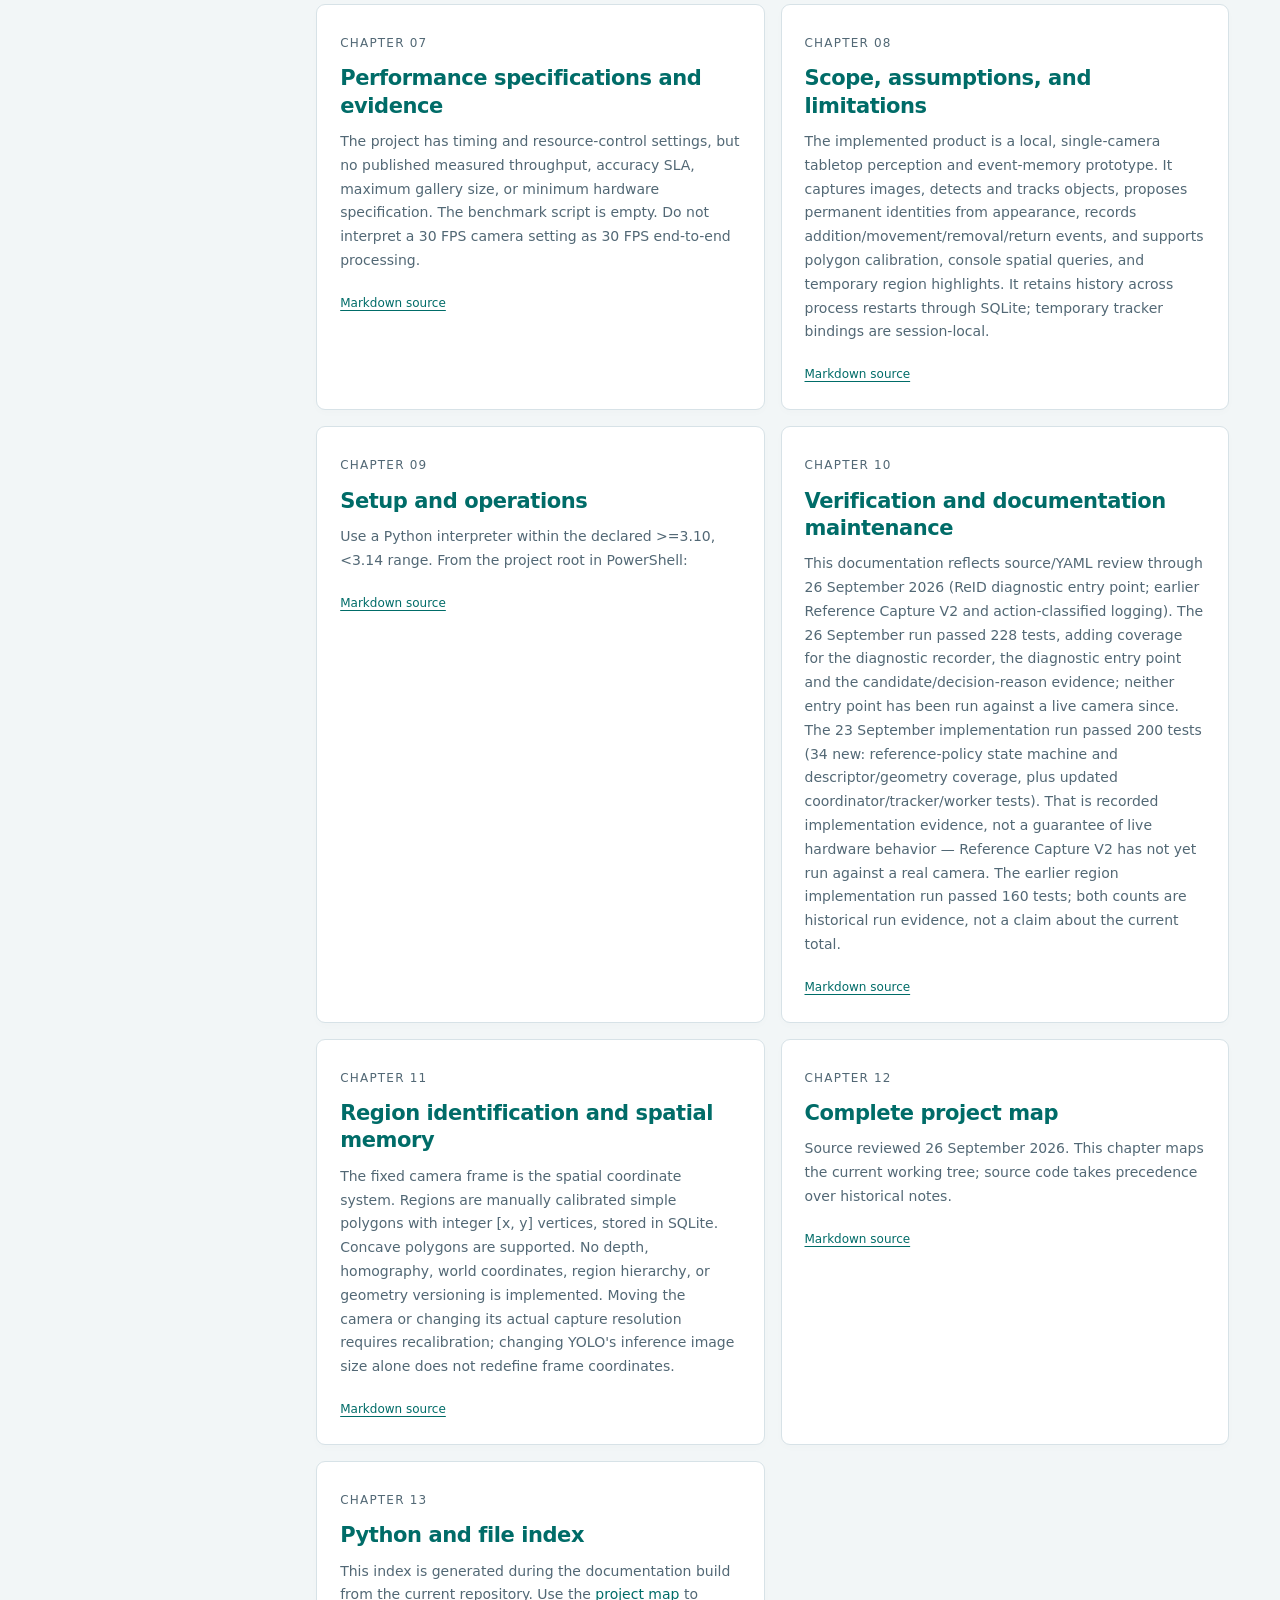
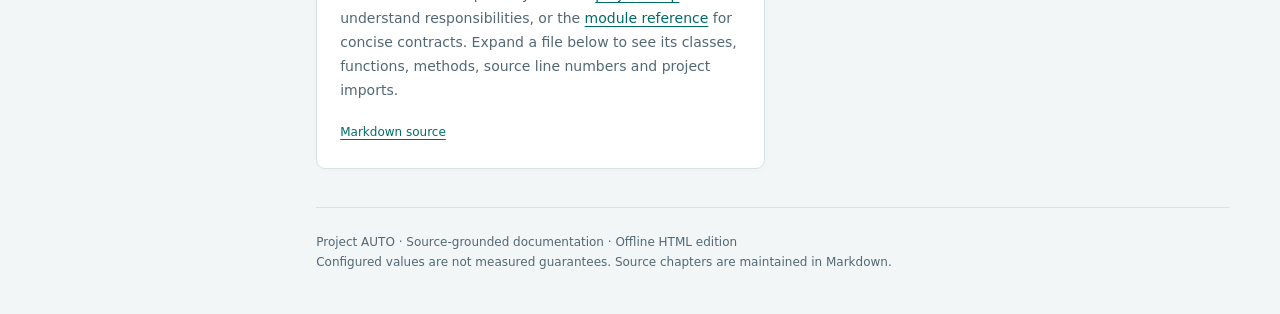
==== commit fc28aa16: "ReID Diagnostics Built; Helper Script Implemented" ====
--- a/docs/index.html
+++ b/docs/index.html
@@ -1,9 +1,4 @@
-<!doctype html>
-<html lang="en"><head><meta charset="utf-8"><meta name="viewport" content="width=device-width, initial-scale=1"><meta name="description" content="Project AUTO technical documentation: local computer vision, permanent object identity, and event memory."><title>Documentation home | Project AUTO</title><link rel="stylesheet" href="assets/docs.css"><script src="assets/docs.js" defer></script></head>
-<body><a class="skip" href="#main">Skip to content</a><div class="layout"><aside class="sidebar"><a class="brand" href="index.html">PROJECT AUTO</a><div class="eyebrow">Engineering documentation</div><nav aria-label="Documentation"><a href="index.html" aria-current="page">Documentation home</a><div class="nav-label">Understand</div><a href="01-overview.html">01 &nbsp; Overview</a><div class="nav-label">Technical reference</div><a href="02-architecture.html">02 &nbsp; Architecture</a><a href="03-modules.html">03 &nbsp; Modules</a><a href="04-stack.html">04 &nbsp; Stack &amp; dependencies</a><a href="05-data.html">05 &nbsp; Data &amp; contracts</a><a href="06-configuration.html">06 &nbsp; Configuration</a><a href="07-performance.html">07 &nbsp; Performance</a><a href="08-scope.html">08 &nbsp; Scope &amp; assumptions</a><div class="nav-label">Operate & maintain</div><a href="09-operations.html">09 &nbsp; Setup &amp; operations</a><a href="10-verification.html">10 &nbsp; Verification</a><a href="11-regions.html">11 &nbsp; Regions &amp; spatial memory</a></nav><div class="meta">Version 0.1.0<br>Source reviewed 14 September 2026<br>Local prototype · CPU inference<br><br><a href="../README.md">Repository README</a></div></aside><main id="main"><div class="topline"><span>PROJECT AUTO / DOCUMENTATION</span><span>Reviewed 14 September 2026</span></div><section class="hero"><span class="badge">Local computer vision · v0.1.0</span><h1>From seeing objects<br>to remembering them.</h1><p class="lead">A structured guide to Project AUTO: what it does, how its components work together, and what it takes to operate and validate it.</p><div class="summary"><div><strong>11 focused chapters</strong><span>Overview through implementation</span></div><div><strong>One local pipeline</strong><span>Camera, perception, identity, memory</span></div><div><strong>Evidence-led status</strong><span>Implemented, configured, and pending</span></div></div></section>
-<section aria-labelledby="routes"><h2 id="routes">Choose your reading route</h2><div class="routes"><div class="route"><strong>Understand the project</strong><p>Purpose, scope, and delivery maturity.</p><a href="01-overview.html">Start with the overview →</a></div><div class="route"><strong>Explore the engineering</strong><p>Architecture, modules, data, and stack.</p><a href="02-architecture.html">Follow the pipeline →</a></div><div class="route"><strong>Run and validate</strong><p>Setup, configuration, and verification.</p><a href="09-operations.html">Open the operations guide →</a></div></div></section>
-<div class="notice"><strong>Current maturity:</strong> live identity, event persistence, polygon regions, and console spatial queries are integrated. Live region validation, recognition calibration, measured performance, and deliberate schema recovery remain open. See the relevant chapter before treating a capability as production-ready.</div>
-<section aria-labelledby="library"><h2 id="library">Documentation library</h2><div class="search"><label for="search">Search all chapter content</label><input id="search" type="search" placeholder="Try: database, queue, dependencies, camera…" autocomplete="off" aria-describedby="result-count"><p class="count" id="result-count" role="status" aria-live="polite">11 of 11 chapters</p><noscript><p>Search needs JavaScript; all chapters remain available below.</p></noscript></div><div class="cards"><article class="card" data-search="project overview # project overview
+<!doctype html><html lang="en"><head><meta charset="utf-8"><meta name="viewport" content="width=device-width, initial-scale=1"><title>Documentation home | Project AUTO</title><link rel="stylesheet" href="assets/docs.css"><script src="assets/docs.js" defer></script></head><body><a class="skip" href="#main">Skip to content</a><div class="layout"><aside class="sidebar"><a class="brand" href="index.html">PROJECT AUTO</a><div class="eyebrow">Engineering documentation</div><nav aria-label="Documentation"><a href="index.html" aria-current="page">Documentation home</a><a href="01-overview.html" >01 &nbsp; Project overview</a><a href="02-architecture.html" >02 &nbsp; Architecture and runtime flow</a><a href="03-modules.html" >03 &nbsp; Module reference</a><a href="04-stack.html" >04 &nbsp; Technology stack and dependencies</a><a href="05-data.html" >05 &nbsp; Data model and contracts</a><a href="06-configuration.html" >06 &nbsp; Configuration reference</a><a href="07-performance.html" >07 &nbsp; Performance specifications and evidence</a><a href="08-scope.html" >08 &nbsp; Scope, assumptions, and limitations</a><a href="09-operations.html" >09 &nbsp; Setup and operations</a><a href="10-verification.html" >10 &nbsp; Verification and documentation maintenance</a><a href="11-regions.html" >11 &nbsp; Region identification and spatial memory</a><a href="12-project-map.html" >12 &nbsp; Complete project map</a><a href="13-source-index.html" >13 &nbsp; Python and file index</a></nav><div class="meta">Version 0.1.0<br>Source reviewed 26 September 2026<br>Local prototype · CPU inference<br><a href="../README.md">Repository README</a></div></aside><main id="main"><div class="topline"><span>PROJECT AUTO / DOCUMENTATION</span><span>Reviewed 26 September 2026</span></div><section class="hero"><span class="badge">Local computer vision · v0.1.0</span><h1>From seeing objects<br>to remembering them.</h1><p class="lead">The complete guide to Project AUTO: follow the live pipeline, explore each Python file, and understand how identity, events and spatial memory fit together.</p><div class="summary"><div><strong>13 chapters</strong><span>Purpose through implementation</span></div><div><strong>51 Python files</strong><span>Expandable source and function index</span></div><div><strong>7 visual maps</strong><span>Offline diagrams with source explanations</span></div></div></section><section><h2>The project at a glance</h2><figure class="diagram"><div class="diagram-scroll"><img src="assets/diagrams/overview.svg" alt="Project AUTO: live pipeline" loading="lazy"></div><figcaption>Project AUTO: live pipeline · <a href="assets/diagrams/overview.svg">Open full-size diagram</a></figcaption></figure></section><section aria-labelledby="routes"><h2 id="routes">Choose your reading route</h2><div class="routes"><div class="route"><strong>Understand the project</strong><p>Purpose, scope and capabilities.</p><a href="01-overview.html">Start with the overview →</a></div><div class="route"><strong>Explore all files and functions</strong><p>Seven diagrams explain responsibilities; the source index lists every Python definition.</p><a href="12-project-map.html">Open the complete map →</a><br><a href="13-source-index.html">Browse the file index →</a></div><div class="route"><strong>Run and validate</strong><p>Setup, configuration and verification.</p><a href="09-operations.html">Open operations →</a></div></div></section><div class="notice">This is a source review, not a camera or recognition-accuracy test. Known implementation limits are explained in the project map and verification chapters.</div><section aria-labelledby="library"><h2 id="library">Documentation library</h2><div class="search"><label for="search">Search chapter content</label><input id="search" type="search" placeholder="Try: database, queue, camera…" aria-describedby="result-count"><p id="result-count" class="count" role="status" aria-live="polite">13 of 13 chapters</p><noscript>Search needs JavaScript; all chapters remain available below.</noscript></div><div class="cards"><article class="card" data-search="project overview # project overview
 
 project auto is a local computer-vision prototype that remembers physical objects observed on a table and records meaningful changes in their presence and placement. it combines live camera detection, temporary tracking, appearance-based identity matching, and a durable sqlite event history.
 
@@ -48,31 +43,13 @@
 sources: [application composition](../src/project_auto/app.py), [package metadata](../pyproject.toml), [project task history](../src/project_auto/tasks.md).
 
 spatial memory uses the permanently fixed camera frame, not world coordinates. see [region workflow and contracts](11-regions.md). the latest implementation test run on 14 september passed 160 tests; live region calibration is not yet tested. current yolo settings are confidence 0.18 and image size 960. weighted reid acceptance 0.55 and margin 0.15 remain provisional.
-"><span class="number">Chapter 01</span><h2><a href="01-overview.html">Project overview</a></h2><p>Purpose, current capabilities, maturity, and reading routes for each audience.</p><a class="source" href="01-overview.md">Markdown source</a></article><article class="card" data-search="architecture and runtime flow # architecture and runtime flow
+"><span class="number">Chapter 01</span><h2><a href="01-overview.html">Project overview</a></h2><p>Project AUTO is a local computer-vision prototype that remembers physical objects observed on a table and records meaningful changes in their presence and placement. It combines live camera detection, temporary tracking, appearance-based identity matching, and a durable SQLite event history.</p><a class="source" href="01-overview.md">Markdown source</a></article><article class="card" data-search="architecture and runtime flow # architecture and runtime flow
 
 ## system boundary
 
 the application is one local python process with an opencv display, one camera source, a main processing thread, one identification worker thread, and a sqlite file. model acquisition can require network access during preparation. the configured inference devices are cpu; no cloud inference service is called by the application pipeline.
 
-```text
-main thread
-camera -&gt; yolo11s / openvino / bot-sort -&gt; detectiontracker
-                                           |
-                               add / moved / remove
-                                           |
-                                  identitycoordinator
-                                    |            ^
-                         copied frame jobs    results
-                                    v            |
-worker thread                  bounded queue -&gt; sam2 -&gt; dinov2
-                                              |          |
-                                      reference saves   gallery match
-                                              |
-                                            sqlite
-
-main thread: coordinator -&gt; eventengine -&gt; statedecision / sqlite
-             detections -&gt; draw_detections -&gt; opencv window
-```
+![main thread, worker and persistent memory](assets/diagrams/overview.svg)
 
 ## startup and shutdown
 
@@ -80,7 +57,7 @@
 
 each iteration reads a frame, detects objects, updates the lifecycle tracker, passes signals and detections to the coordinator, and draws the debug frame. pressing q exits; w/r trigger blocking terminal queries and temporary polygon highlights. cleanup destroys opencv windows, asks the worker to stop, and disposes the database engine; the camera context releases capture.
 
-the worker shutdown uses a blocking sentinel enqueue followed by a timed join. it is not a guaranteed five-second total shutdown: a full queue can delay enqueue, and queued work can precede the sentinel.
+worker startup waits for gallery loading and propagates loading failures to the caller. shutdown sets a stop event, attempts a nonblocking sentinel enqueue and joins for the requested timeout. queued work is skipped; active inference cannot be interrupted.
 
 ## responsibility and thread ownership
 
@@ -95,20 +72,36 @@
 | drawing, keyboard and terminal queries | app / region_queries / drawing | main thread |
 | region resolution and live spatial updates | databasestore calling pure memory.regions | inside main-thread lifecycle transactions |
 | manual polygon calibration | region_calibration / camera / databasestore | separate process launch, no model inference |
+| reid ground-truth recording | reid_diagnostics_app / reiddiagnostics | separate process launch of the same pipeline; query ids and outcomes on the main thread, query/candidate rows and crops on the worker thread |
 
 queue submission and polling are non-blocking. this does not make the whole frame loop non-blocking: camera reads, detection, drawing, frame copies, and lifecycle database operations still take time on the main thread. cpu inference on the worker can also compete for shared compute resources.
 
 ## identity decisions
 
+![identity resolution across threads](assets/diagrams/worker.svg)
+
 1. tracker add means temporally confirmed, not necessarily a new physical object.
-2. the coordinator rejects invalid, small, low-confidence, or edge-clipped candidates before submitting resolve work.
+2. the coordinator rejects invalid, small, low-confidence, or insufficiently visible candidates (frame-visibility ratio of the predicted box, not an edge-touch rule) before submitting resolve work.
 3. a copied frame and box enter the bounded job queue. referencemanager prevents overlapping jobs for a track while queued.
 4. sam2 segments the full frame using the box prompt. sceneprocessor extracts the box crop, retains true mask pixels, fills the background, and prepares an rgb image.
-5. dinov2 extracts a normalized cls-token embedding. matching shortlists items by prototype, then combines each shortlisted item&#x27;s top-k dino score with color/aspect scores when available and checks both score and runner-up margin thresholds.
+5. dinov2 extracts a normalized cls-token embedding. matching shortlists items by prototype, then combines each shortlisted item's top-k dino score with color/aspect scores when available and checks both score and runner-up margin thresholds.
 6. the worker returns new, existing, pending, or error. the main thread creates or associates the item and dispatches the appropriate event.
-7. a precomputed reference can be submitted for saving. further visible-frame captures are spaced by configuration; accepted saves refresh the worker&#x27;s gallery.
+7. a precomputed reference can be submitted for saving. further captures are event-driven, not interval-spaced: `referencepolicy` schedules a small baseline on item creation, then nothing further until `move_start`/`move_end` runtime transitions (see below) arm bounded candidate nomination; accepted saves refresh the worker's gallery.
 
 the worker gallery includes all statuses for the configured model. the coordinator checks the current item status and active claims before accepting an existing-item result.
+
+## reference capture: sparse and movement-driven
+
+continuous/interval-based capture (a flat `capture_interval_seconds` re-capturing a static item indefinitely) has been replaced by `referencepolicy` (`events/reference_policy.py`), owned by the coordinator. states: `needs_initial -&gt; idle -&gt; armed -&gt; exhausted`.
+
+- **baseline**: on item creation, the identity-resolve embedding becomes baseline reference 1 at no extra cost; the policy schedules `initial_reference_count - 1` further baseline captures, then the track goes idle and captures nothing while static.
+- **movement-triggered**: `detectiontracker` emits explicit `move_start`/`move_end` signals on each stable&lt;-&gt;moving transition. these are runtime tracking transitions only — never persisted as `itemevent`s, never forwarded to `eventengine`. `move_start` arms up to `max_movement_reference_attempts` candidate nominations, spaced `candidate_retry_frames` apart; the budget is consumed at nomination time, not on result feedback, so in-flight async work cannot cause runaway re-nomination. `move_end` nominates exactly one final &quot;settled pose&quot; candidate, exempt from the attempt budget.
+- **two-stage gating**: stage a (cheap — crop validity, box area, detector confidence, frame visibility, sharpness) runs on the main thread before a job is ever queued, so sam/dino never run on every frame of a tracked object. stage b (expensive — sam mask score, mask occupancy, novelty against the item's existing gallery) runs in the worker after sam/dino; baseline candidates are exempt from novelty gating (two similar baseline views are expected), movement/settled candidates are not. a rejected candidate returns before `add_reference_if_needed` and never updates the prototype.
+- `max_references_per_item` is a hard ceiling; new references are simply refused once reached (no replacement policy yet).
+
+historical notes report 200 passing offline tests. additional diagnostics tests are now present; no fresh full-suite or camera run is claimed by this documentation.
+
+the configured two-reference baseline is an intent, not a guaranteed count: feedback for the first precomputed initial save currently consumes the remaining baseline budget. see the [source behavior explanation](12-project-map.md#reference-learning-is-separate-from-event-history).
 
 ## architectural invariants and limits
 
@@ -116,9 +109,10 @@
 - permanent identity belongs to `item.id`; `source_track_id` is diagnostic/session metadata.
 - persistence records meaningful events and references, not every video frame.
 - a pending view does not produce an added event.
-- removal releases the event engine&#x27;s track binding while preserving item history.
+- removal releases the event engine's track binding while preserving item history.
 - moved before identity resolution is currently dropped, not buffered or replayed.
 - results for inactive track ids are rejected. there is no generation token in job/result contracts, so protection against delayed results after numeric track-id reuse is not comprehensive.
+- move_start/move_end are runtime tracking transitions, never persisted itemevents and never routed through eventengine/decide_track_signal; only moved is the persisted &quot;meaningful location change&quot; semantic. a move_start/move_end pair can occur without a corresponding moved (e.g. an object nudged back to essentially the same spot).
 
 sources: [app](../src/project_auto/app.py), [coordinator](../src/project_auto/events/coordinator.py), [worker](../src/project_auto/events/identification_worker.py), [scene processing](../src/project_auto/perception/scene_processor.py).
 
@@ -127,17 +121,33 @@
 eventengine passes add/returned destination boxes, moved source/destination boxes, and remove source evidence to existing store operations. the coordinator supplies actual frame dimensions in memory. databasestore resolves centroid membership via the pure geometry module and commits region ids, name snapshots, normalized areas, and item.current_box/current_region_id together. removed clears both live fields; no tracker or per-frame spatial writes are introduced.
 
 the normal app does not automatically run calibration. a separate region_calibration entry point uses the same camera abstraction and yaml configuration; w/r queries use store apis and hold highlight state only in app memory. full contracts and flow: [regions and spatial memory](11-regions.md).
-"><span class="number">Chapter 02</span><h2><a href="02-architecture.html">Architecture and runtime flow</a></h2><p>Runtime flow, main-thread and worker responsibilities, identity decisions, and boundaries.</p><a class="source" href="02-architecture.md">Markdown source</a></article><article class="card" data-search="module reference # module reference
+
+## reid diagnostic entry point
+
+`python -m project_auto.reid_diagnostics_app` calls the same `app.run_app()` with three overrides read from `configs/reid_diagnostics.yaml`: a `reiddiagnostics` recorder, `prototype_shortlist_size: 0` (every gallery item scored) and a separate database file. the normal entry point calls `run_app()` with no arguments, so it passes no recorder and keeps the configured shortlist and database; its behaviour is unaffected.
+
+with a recorder present, the coordinator issues a `query_id` for each resolve job and records the outcome it applies (added/returned/assoc/defer/defer_claimed/error/dropped/stale). the worker records one query row, one row per scored candidate, and raw/masked crops, so disk writes stay off the video thread. capture jobs are not recorded. recording failures are logged and never fail a job. labelling is done offline by joining a hand-written ground-truth file on `query_id`.
+
+sources: [diagnostic entry point](../src/project_auto/reid_diagnostics_app.py), [recorder](../src/project_auto/utils/reid_diagnostics.py), [diagnostic settings](../configs/reid_diagnostics.yaml).
+
+## separate diagnostic launch
+
+`reid_diagnostics_app.py` reuses `app.run_app()` with a recorder, a separate database and a whole-gallery shortlist override from `configs/reid_diagnostics.yaml`. normal tracking has no diagnostic recorder. the [complete map](12-project-map.md) connects every python file to its project function; the [source index](13-source-index.md) lists every definition.
+"><span class="number">Chapter 02</span><h2><a href="02-architecture.html">Architecture and runtime flow</a></h2><p>The application is one local Python process with an OpenCV display, one camera source, a main processing thread, one identification worker thread, and a SQLite file. Model acquisition can require network access during preparation. The configured inference devices are CPU; no cloud inference service is called by the application pipeline.</p><a class="source" href="02-architecture.md">Markdown source</a></article><article class="card" data-search="module reference # module reference
 
 all package paths below are relative to `src/project_auto`. modules separate capture, perception, lifecycle decisions, orchestration, and persistence. the production entry point is `project-auto`, not the research notebooks.
 
+for the visual view, open the [complete project map](12-project-map.md). the [python and file index](13-source-index.md) lists every class, function, method and supporting file.
+
 ## application and capture
 
 | module | public entry points | responsibility and boundary |
 | --- | --- | --- |
 | [main.py](../src/project_auto/main.py) | main | console entry point; delegates to run_app |
-| [app.py](../src/project_auto/app.py) | run_app | loads services, capture/display, w/r console queries and temporary region highlights; owns no region sql |
+| [app.py](../src/project_auto/app.py) | run_app | loads services, capture/display, w/r console queries and temporary region highlights; owns no region sql. optional reid_config/database_path/diagnostics arguments are used only by the diagnostic entry point |
+| [reid_diagnostics_app.py](../src/project_auto/reid_diagnostics_app.py) | run_diagnostics, main | separate diagnostic launch; overrides shortlist and database, constructs recorder, delegates to run_app |
 | [region_calibration.py](../src/project_auto/region_calibration.py) | run_calibration | separate live-camera polygon editor; reuses camera and store; terminal naming |
+| [reid_diagnostics_app.py](../src/project_auto/reid_diagnostics_app.py) | run_diagnostics, main | separate reid ground-truth entry point; runs run_app with a recorder, shortlist override and separate database from reid_diagnostics.yaml |
 | [region_queries.py](../src/project_auto/region_queries.py) | query_regions | prints item location or region contents/activity/history; returns highlight ids |
 | [capture/camera.py](../src/project_auto/capture/camera.py) | cameraconfig, camera.open/read/close | configures properties before the first read; verifies devices in fallback order; returns bgr frames; supports a context manager |
 
@@ -146,7 +156,7 @@
 | module | public types / operations | input and output |
 | --- | --- | --- |
 | [perception/detector.py](../src/project_auto/perception/detector.py) | detection, yolodetector.detect | bgr frame to class/confidence/xyxy box/optional temporary id; loads or exports openvino model; runs persistent bot-sort |
-| [perception/tracker.py](../src/project_auto/perception/tracker.py) | detectiontracker.update, tracksignal, trackstatus | detection list to immutable add/moved/remove signals; ignores detections without ids; maintains candidate, stable, moving, and missing lifecycle |
+| [perception/tracker.py](../src/project_auto/perception/tracker.py) | detectiontracker.update, tracksignal, trackstatus | detection list to immutable add/moved/remove/move_start/move_end signals (0-2 per track per frame); ignores detections without ids; maintains candidate, stable, moving, and missing lifecycle. move_start/move_end are runtime-only, never persisted |
 | [perception/segmenter.py](../src/project_auto/perception/segmenter.py) | segmenterconfig, samsegmenter.segment, segmentation | uint8 bgr frame plus integer boxes to frame-sized boolean masks and scores; true retains foreground; selects best finite nonempty mask |
 | [perception/scene_processor.py](../src/project_auto/perception/scene_processor.py) | sceneprocessor.prepare_reference/process, preparedreference, identitydecision | prepares masked rgb crop, normalized embedding, aspect ratio and foreground color histogram; proposes new/existing/pending; owns no scheduling or persistence |
 
@@ -156,18 +166,19 @@
 
 | module | main contracts | responsibility |
 | --- | --- | --- |
-| [events/coordinator.py](../src/project_auto/events/coordinator.py) | identitycoordinator.handle_frame/shutdown | applies results, submits resolve/capture jobs, schedules retries, routes lifecycle events, guards active claims |
-| [events/identification.py](../src/project_auto/events/identification.py) | identificationjob, identificationresult, identificationstate, referencemanager | immutable cross-thread message containers and per-track bookkeeping; queue eligibility and cooldowns |
-| [events/identification_worker.py](../src/project_auto/events/identification_worker.py) | identificationworkerprotocol, identificationworker.start/stop/submit/poll_results | one worker, bounded jobs, unbounded results, gallery snapshot, model work and reference persistence |
-| [events/event_engine.py](../src/project_auto/events/event_engine.py) | eventengine.process_signal/process_add/process_move/process_remove/process_return | resolves session track bindings and performs atomic lifecycle store operations; rejects conflicting claims |
-
-worker exceptions during a job become error results with logged diagnostics. initial gallery loading occurs before the per-job exception wrapper; startup/schema failures can therefore stop the worker rather than becoming a normal per-track retry.
+| [events/coordinator.py](../src/project_auto/events/coordinator.py) | identitycoordinator.handle_frame/shutdown | applies results, submits resolve/capture jobs, schedules retries, routes lifecycle events, guards active claims, drives referencepolicy from move_start/move_end |
+| [events/reference_policy.py](../src/project_auto/events/reference_policy.py) | referencepolicy, referencepolicystate, candidatekind, candidatedecision | sparse/event-driven reference-capture scheduling: baseline-then-idle for a static item, movement-triggered bounded candidate nomination. pure bookkeeping over caller-supplied frame numbers; no sam/dino/clock/persistence |
+| [events/identification.py](../src/project_auto/events/identification.py) | identificationjob, identificationresult, identificationstate, referencemanager | immutable cross-thread message containers (now carrying candidate_kind) and per-track bookkeeping; queue eligibility and cooldowns |
+| [events/identification_worker.py](../src/project_auto/events/identification_worker.py) | identificationworkerprotocol, identificationworker.start/stop/submit/poll_results | one worker, bounded jobs, unbounded results, gallery snapshot, model work, the expensive reference-quality/novelty gate, and reference persistence |
+| [events/event_engine.py](../src/project_auto/events/event_engine.py) | eventengine.process_signal/process_add/process_move/process_remove/process_return | resolves session track bindings and performs atomic lifecycle store operations; rejects conflicting claims; move_start/move_end are never routed here |
+
+worker exceptions during a job become error results. initial gallery loading is synchronized with start(), and failures propagate to its caller. shutdown uses a stop event and nonblocking sentinel attempt.
 
 ## memory and presentation
 
 | module | main contracts | responsibility |
 | --- | --- | --- |
-| [memory/reid.py](../src/project_auto/memory/reid.py) | reidconfig, galleryentry, reidmatch, reidmatcher | loads dinov2 once, normalizes embeddings, ranks prototypes and reference similarities; db-agnostic |
+| [memory/reid.py](../src/project_auto/memory/reid.py) | reidconfig, galleryentry, candidatescore, reidmatch, reidmatcher | loads dinov2 once, normalizes embeddings, ranks prototypes and reference similarities; returns every scored candidate and a decision reason as evidence; db-agnostic and writes no files |
 | [memory/models.py](../src/project_auto/memory/models.py) | region, item, itemembedding, itemevent, itemstatus, itemeventtype | typed sqlalchemy schema, constraints, indexes, relationships |
 | [memory/store.py](../src/project_auto/memory/store.py) | databasestore | short-lived sessions, lifecycle/spatial transactions, region crud and queries, vector/descriptor persistence, prototypes and gallery snapshots |
 | [memory/state_machine.py](../src/project_auto/memory/state_machine.py) | statedecision, decide_track_signal, decide_return_signal | maps supported signals to status and event type; does not infer identity |
@@ -177,14 +188,18 @@
 
 [perception/descriptors.py](../src/project_auto/perception/descriptors.py) implements pure supplementary descriptors. aspect ratio is max(width/height, height/width), so a 90-degree box rotation has the same ratio; it is not absolute size. foreground rgb pixels produce a normalized 32 x 32 hue/saturation histogram before background replacement. color similarity is 1 minus bhattacharyya distance; aspect similarity uses gaussian falloff with sigma 0.25. these descriptors are now wired through preparation, worker saves, gallery loading, and matching. calibration/held-out accuracy remains unverified.
 
-the matcher first shortlists by dino prototypes. it averages top-k scores separately for dino, valid color references, and valid aspect references. with both supplementary scores available, final score = 0.65 * dino + 0.20 * color + 0.15 * aspect; otherwise it falls back to dino alone. acceptance requires the configured score threshold and best-minus-runner-up margin; a single candidate has no margin competitor. optional csv output records diagnostic match scores. margin rejection currently yields no accepted identity, which sceneprocessor interprets as new; an ambiguity/confirmation flow is still deferred.
+also in `descriptors.py`: `sharpness()` (laplacian variance, measures only, no built-in threshold) and `frame_visibility_ratio()`/`clip_box_to_frame()` (visible fraction of a *predicted*, unclipped box against the image bounds — the predicted box is never overwritten by its clipped version before measuring). both are cheap, main-thread-safe geometry/pixel operations used by the reference-capture stage a gate; neither invokes sam or dino.
+
+the matcher first shortlists by dino prototypes. it averages top-k scores separately for dino, valid color references, and valid aspect references. with both supplementary scores available, final score = 0.65 * dino + 0.20 * color + 0.15 * aspect; otherwise it falls back to dino alone. acceptance requires the configured score threshold and best-minus-runner-up margin; a single candidate has no margin competitor. reidmatch also carries every scored candidate (final/dino/color/aspect scores and reference count) and a decision reason (accepted, low_margin, below_threshold, gallery_empty); these are excluded from equality and only recorded by the diagnostic entry point. margin rejection currently yields no accepted identity, which sceneprocessor interprets as new; an ambiguity/confirmation flow is still deferred.
 
 | path | status | usage |
 | --- | --- | --- |
+| [utils/reid_diagnostics.py](../src/project_auto/utils/reid_diagnostics.py) | implemented; optional | per-run query/candidate/outcome csvs and raw/masked crops; called by worker/coordinator only when a recorder is supplied |
 | [memory/regions.py](../src/project_auto/memory/regions.py) | implemented, pure geometry | regiongeometry, validate_polygon, polygon_area, point_in_polygon, resolve_region, box_area_fraction; no sql/session imports |
 | [scripts/define_regions.py](../scripts/define_regions.py) | thin wrapper | delegates to region_calibration.run_calibration |
 | [display/viewer.py](../src/project_auto/display/viewer.py) | empty | actual display currently lives in app.py |
-| [utils/logging.py](../src/project_auto/utils/logging.py) | empty | no centralized logging setup; runtime mixes print and logging |
+| [utils/logging.py](../src/project_auto/utils/logging.py) | implemented | `log_action(category, **fields)`: fixed action taxonomy (event/new/match/assoc/ambig/reject/defer/capture/queue/error/region/system), one ascii-sigil/ansi-color line per action, emitted once by the layer that owns the data. still print()-based, not the stdlib logging module |
+| [utils/reid_diagnostics.py](../src/project_auto/utils/reid_diagnostics.py) | implemented, diagnostic only | reiddiagnostics, queryrecord, candidaterecord: per-run queries/candidates/outcomes csvs and raw/masked crops keyed by query_id, with config hash and git commit. imports nothing from the pipeline; write failures are logged, never raised |
 | [scripts/run_camera.py](../scripts/run_camera.py) | implemented wrapper | calls the main application |
 | [scripts/run_video.py](../scripts/run_video.py) | empty | no video-file execution path provided here |
 | [scripts/benchmark_local.py](../scripts/benchmark_local.py) | empty | no benchmark implementation |
@@ -195,7 +210,7 @@
 do not infer implemented behavior from a placeholder filename or a historical task entry. package egg-info directories are generated metadata; `pyproject.toml` is the maintained dependency source.
 
 the region store api and detailed event semantics are documented in [chapter 11](11-regions.md). geometry, current contents, historical association, and activity remain distinct responsibilities.
-"><span class="number">Chapter 03</span><h2><a href="03-modules.html">Module reference</a></h2><p>A source-linked catalog of implemented modules, interfaces, scripts, and placeholders.</p><a class="source" href="03-modules.md">Markdown source</a></article><article class="card" data-search="technology stack and dependencies # technology stack and dependencies
+"><span class="number">Chapter 03</span><h2><a href="03-modules.html">Module reference</a></h2><p>All package paths below are relative to <code>src/project_auto</code>. Modules separate capture, perception, lifecycle decisions, orchestration, and persistence. The production entry point is <code>project-auto</code>, not the research notebooks.</p><a class="source" href="03-modules.md">Markdown source</a></article><article class="card" data-search="technology stack and dependencies # technology stack and dependencies
 
 ## stack by layer
 
@@ -245,7 +260,7 @@
 | segmentation model | facebook/sam2-hiera-base-plus | transformers from_pretrained; needs compatible library apis and cached/downloadable weights |
 | embedding model | facebook/dinov2-base | transformers from_pretrained; same cache/download consideration |
 | camera | usb index 0, fallback webcam index 1 | indices are machine-specific, not portable device identifiers |
-| target machine | lenovo yoga pro 7i, intel integrated graphics | project notes&#x27; target; no minimum ram/cpu or portable hardware qualification published |
+| target machine | lenovo yoga pro 7i, intel integrated graphics | project notes' target; no minimum ram/cpu or portable hardware qualification published |
 
 all configured model devices are cpu. the detector uses openvino while sam2 and dinov2 use pytorch; the presence of intel graphics does not imply that those models are gpu-accelerated.
 
@@ -256,9 +271,11 @@
 library and model license review, exact transitive dependency inventory, and vulnerability auditing have not been performed as part of this documentation. no dependency versions were changed.
 
 sources: [pyproject.toml](../pyproject.toml), [detector](../src/project_auto/perception/detector.py), [segmenter](../src/project_auto/perception/segmenter.py), [reid](../src/project_auto/memory/reid.py).
-"><span class="number">Chapter 04</span><h2><a href="04-stack.html">Technology stack and dependencies</a></h2><p>Technology layers, declared version ranges, model assets, and environment requirements.</p><a class="source" href="04-stack.md">Markdown source</a></article><article class="card" data-search="data model and contracts # data model and contracts
+"><span class="number">Chapter 04</span><h2><a href="04-stack.html">Technology stack and dependencies</a></h2><p>These are repository declarations, not an installed environment inventory or a lockfile.</p><a class="source" href="04-stack.md">Markdown source</a></article><article class="card" data-search="data model and contracts # data model and contracts
 
 ## persistent entities
+
+![persistent identity, event, reference and region relationships](assets/diagrams/memory.svg)
 
 ```text
 items (permanent identity)
@@ -280,7 +297,7 @@
 
 items have one-to-many relationships to both child tables. foreign keys are enabled for every store connection. deleting an item cascades to its events and embeddings. sqlalchemy string enums constrain stored status/event values. indexes include event item/time and embedding item/model lookup pairs.
 
-evidence fields hold object-image, context-image, or video-clip paths, not binary media. their presence in the schema does not mean the live pipeline writes evidence files: current worker reference saves provide vectors, descriptors and model names, without saving the pil crop to disk.
+evidence fields hold object-image, context-image, or video-clip paths, not binary media. their presence in the schema does not mean the live pipeline writes evidence files: reference saves provide vectors, descriptors and model names without filling those evidence paths. the separate diagnostic recorder can save raw/masked resolve crops under its run directory; those files are not linked to lifecycle evidence columns.
 
 ## states and events
 
@@ -302,13 +319,13 @@
 
 `last_seen_at` is updated by store operations; it is not a continuously persisted per-frame heartbeat. location information is event-oriented, especially movement source/destination boxes. item.current_box/current_region_id now store the latest meaningful spatial belief. a pixel-space polygon resolver and temporary console queries are implemented; no world-coordinate calibration exists.
 
-`save_item_embedding()` validates and normalizes a reference and updates the normalized-mean prototype atomically. `add_reference_if_needed()` additionally enforces the caller&#x27;s target count. `load_reid_gallery()` creates an independent float32 snapshot grouped by item, filtered by model and optionally status. compatible model spaces and vector dimensions are required; changing preprocessing under the same model name is not fully captured by the schema.
+`save_item_embedding()` validates and normalizes a reference and updates the normalized-mean prototype atomically. `add_reference_if_needed()` additionally enforces the caller's target count. `load_reid_gallery()` creates an independent float32 snapshot grouped by item, filtered by model and optionally status. compatible model spaces and vector dimensions are required; changing preprocessing under the same model name is not fully captured by the schema.
 
 ## in-memory contracts
 
 | contract | essential contents | meaning |
 | --- | --- | --- |
-| detection | optional track_id, class_id/name, confidence, integer xyxy box | one frame&#x27;s detector result |
+| detection | optional track_id, class_id/name, confidence, integer xyxy box | one frame's detector result |
 | tracksignal | signal type, track_id, detection, optional item_id and movement metadata | lifecycle proposal; add alone does not establish identity |
 | preparedreference | rgb pil crop, normalized embedding, aspect ratio, color histogram | usable masked view available for matching/saving |
 | identitydecision | new/existing/pending, source_track_id, item_id, similarity, reference | scene-processing proposal, not a committed database result |
@@ -329,7 +346,11 @@
 all region fks use on delete set null; historical event strings survive region deletion/renaming. add/moved/returned set current_box/current_region_id and update last_seen_at within the event transaction. removed preserves source evidence and clears current fields. the generic record_event api remains an append-only historical operation rather than a live-state transition. store queries distinguish current contents, historical associated items, and event activity by their respective item/event fks. full field semantics, normalized-area formula, conservative legacy fallback, and api signatures: [region memory](11-regions.md).
 
 sources: [models](../src/project_auto/memory/models.py), [store](../src/project_auto/memory/store.py), [event engine](../src/project_auto/events/event_engine.py), [job contracts](../src/project_auto/events/identification.py).
-"><span class="number">Chapter 05</span><h2><a href="05-data.html">Data model and contracts</a></h2><p>Permanent identities, event history, reference vectors, message contracts, and schema evolution.</p><a class="source" href="05-data.md">Markdown source</a></article><article class="card" data-search="configuration reference # configuration reference
+
+## diagnostic data outside sqlite
+
+the separate diagnostic launcher writes queries.csv, candidates.csv, outcomes.csv and crops under logs/reid_runs/run_id. query_id links scored evidence to the outcome applied by the coordinator. ground-truth labels still need human input. normal tracking does not create these diagnostic files.
+"><span class="number">Chapter 05</span><h2><a href="05-data.html">Data model and contracts</a></h2><p>items (permanent identity)</p><a class="source" href="05-data.md">Markdown source</a></article><article class="card" data-search="configuration reference # configuration reference
 
 values below are the working-tree yaml settings inspected for this documentation. they are configured defaults, not calibrated requirements or measured output. restart the application after changes; no live reload is implemented.
 
@@ -359,9 +380,9 @@
 | removal_timeout_seconds | 2.0 | confirmed-track absence before remove |
 | movement_buffer_scale | 1.2 | centered stable placement buffer scale |
 | movement_stop_tolerance_pixels | 5.0 | allowed center displacement during stop confirmation |
-| movement_stopped_confirmation_seconds | 1.0 | visible stopped duration before moved |
-
-bot-sort&#x27;s `botsort.yaml` name and `persist=true` are selected in detector code rather than these project yaml files. agnostic_nms is not passed explicitly; the installed ultralytics default inspected in .venv/lib/site-packages/ultralytics/cfg/default.yaml is false (class-aware nms). this is an installed-library default, not a pinned project setting.
+| movement_stopped_confirmation_seconds | 1.0 | visible stopped duration before moved (and the runtime-only move_end, fired the same frame) |
+
+bot-sort's `botsort.yaml` name and `persist=true` are selected in detector code rather than these project yaml files. agnostic_nms is not passed explicitly; the installed ultralytics default inspected in .venv/lib/site-packages/ultralytics/cfg/default.yaml is false (class-aware nms). this is an installed-library default, not a pinned project setting.
 
 ## identity models
 
@@ -373,7 +394,9 @@
 | reid.yaml: device | cpu | pytorch embedding device |
 | reid.yaml: acceptance_threshold | 0.55 | final weighted score threshold, or dino-only fallback; provisional, not a probability |
 | reid.yaml: margin_threshold | 0.15 | minimum best-minus-runner-up final score; provisional |
-| reid.yaml: match_log_path | logs/reid_match_log.csv | optional diagnostic csv; omit to disable; relative paths follow working directory |
+| reid_diagnostics.yaml: output_dir | logs/reid_runs | separate diagnostic launcher only; resolved from project root |
+| reid_diagnostics.yaml: prototype_shortlist_size | 0 | override: score every gallery item in diagnostic mode |
+| reid_diagnostics.yaml: database_path | data/diagnostics/project_auto_diagnostics.db | separate diagnostic memory; normal tracking still uses table.yaml |
 | reid.yaml: top_k | 3 | number of strongest references averaged, capped by available references |
 | reid.yaml: prototype_shortlist_size | 3 | ranked prototype candidates; missing prototypes are retained additionally |
 
@@ -385,21 +408,40 @@
 | --- | --- | --- |
 | background_color | [0, 0, 0] | rgb background replacement |
 | min_mask_pixels | 100 | minimum retained mask pixels inside the crop |
-| reference_target_count | 6 | maximum accepted references per item/model via guarded worker saves |
-| capture_interval_seconds | 2.0 | nominal spacing after successful capture result application |
 | job_queue_max_size | 8 | waiting-job capacity, excluding the executing job; keep positive |
 | bad_mask_cooldown_seconds | 5.0 | resolve retry delay after bad views, errors, or claimed-item conflicts |
 | queue_full_retry_seconds | 0.5 | resolve retry delay after full queue |
 | min_box_area | 400 | resolve prefilter minimum box area in square pixels |
 | min_detector_confidence | 0.0 | additional resolve filter; detector still uses 0.18 |
-| edge_margin_pixels | 2 | resolve candidates touching this frame-edge margin are rejected |
-
-these filters and cooldowns are not universal capture guarantees. the additional-reference path does not apply the same prefilter or all the same retry cooldowns. it can continue performing preparation after the database reference cap has been reached; the store rejects extra saves. see [performance caveats](07-performance.md).
+
+### reference capture (event-driven; `events/reference_policy.py`)
+
+replaces the earlier continuous `reference_target_count`/`capture_interval_seconds`/`edge_margin_pixels` interval scheme, which kept re-capturing a static item and filled the gallery with near-identical views.
+
+| key | current value | interpretation |
+| --- | --- | --- |
+| initial_reference_count | 2 | baseline references per new item; the resolve embedding is reference 1 at no extra cost |
+| initial_capture_spacing_frames | 15 | frames to wait before the remaining baseline capture(s) |
+| move_candidate_delay_frames | 5 | frames to wait after move_start before the first movement candidate |
+| candidate_retry_frames | 10 | spacing between candidate nominations, including after a rejected one |
+| max_movement_reference_attempts | 3 | attempt budget per movement event; consumed at nomination, not on result |
+| max_references_per_item | 8 | hard ceiling; new references are refused once reached, no replacement policy yet |
+| min_reference_sharpness | 30.0 | stage a cheap gate: laplacian-variance threshold; uncalibrated |
+| min_reference_frame_visibility | 0.80 | stage a cheap gate: visible fraction of the *predicted* (unclipped) box; replaces the old edge-touch rejection |
+| min_mask_score | 0.60 | stage b expensive gate (worker, after sam): uncalibrated |
+| min_mask_occupancy | 0.10 | stage b expensive gate: masked pixels / segmented box area; a mask-sanity check, not occlusion detection |
+| reference_novelty_threshold | 0.93 | stage b: candidate similarity to an existing reference at or above this is rejected as redundant; baseline candidates are exempt |
+
+these filters and cooldowns are not universal capture guarantees. stage a runs on the main thread for nominated candidates only (never every frame); stage b runs in the worker after sam/dino, and a rejection there never updates the item's stored prototype. none of these five thresholds have been calibrated against real data yet — see [performance caveats](07-performance.md) and tasks.md.
 
 sources: [camera settings](../configs/camera.yaml), [perception settings](../configs/perception.yaml), [database settings](../configs/table.yaml), [sam2 settings](../configs/segmenter.yaml), [reid settings](../configs/reid.yaml), [scene settings](../configs/scene_processor.yaml).
 
 reid weights (0.65 dino, 0.20 color, 0.15 aspect) are constants in memory/reid.py, not yaml options. the older 0.4 threshold applied to dino-only scoring and is historical; the current 0.55/0.15 settings need empirical calibration for the weighted score and descriptor-missing fallback. the 960 detector input requests more inference pixels than 640; no measured throughput effect is claimed.
-"><span class="number">Chapter 06</span><h2><a href="06-configuration.html">Configuration reference</a></h2><p>All six YAML files: camera settings, thresholds, lifecycle timing, and worker scheduling.</p><a class="source" href="06-configuration.md">Markdown source</a></article><article class="card" data-search="performance specifications and evidence # performance specifications and evidence
+
+## normal versus diagnostic configuration
+
+normal tracking uses the six original yaml files and shortlist 3. only reid_diagnostics_app.py reads the seventh file, reid_diagnostics.yaml, and supplies its overrides to app.run_app. its diagnostic database starts without the normal database’s regions; calibration does not copy them automatically.
+"><span class="number">Chapter 06</span><h2><a href="06-configuration.html">Configuration reference</a></h2><p>Values below are the working-tree YAML settings inspected for this documentation. They are configured defaults, not calibrated requirements or measured output. Restart the application after changes; no live reload is implemented.</p><a class="source" href="06-configuration.md">Markdown source</a></article><article class="card" data-search="performance specifications and evidence # performance specifications and evidence
 
 ## what is specified
 
@@ -455,8 +497,8 @@
 
 region resolution scans configured polygons when committing event evidence or making explicit queries. polygon areas are stored once at creation. ordinary frames do not write region/current-box state. translucent drawing runs during calibration or temporary query highlights, and terminal prompts block capture until input completes; this stopgap ui is unsuitable for uninterrupted acquisition guarantees.
 
-yolo confidence is now 0.18 and imgsz is 960; these are configured changes, not measured quality or performance improvements. reid now computes supplementary histogram/aspect scores and can append csv diagnostics. include these settings, region count/vertex count, and query pauses when benchmarking.
-"><span class="number">Chapter 07</span><h2><a href="07-performance.html">Performance specifications and evidence</a></h2><p>Configured limits, derived estimates, implementation caveats, and a proposed benchmark protocol.</p><a class="source" href="07-performance.md">Markdown source</a></article><article class="card" data-search="scope, assumptions, and limitations # scope, assumptions, and limitations
+yolo confidence is now 0.18 and imgsz is 960; these are configured changes, not measured quality or performance improvements. reid now computes supplementary histogram/aspect scores. the normal app writes no match csv; the separate diagnostic entry point writes csv rows and two png crops per resolve job on the worker thread and scores the whole gallery, so do not benchmark throughput from diagnostic runs. include these settings, region count/vertex count, and query pauses when benchmarking.
+"><span class="number">Chapter 07</span><h2><a href="07-performance.html">Performance specifications and evidence</a></h2><p>The project has timing and resource-control settings, but no published measured throughput, accuracy SLA, maximum gallery size, or minimum hardware specification. The benchmark script is empty. Do not interpret a 30 FPS camera setting as 30 FPS end-to-end processing.</p><a class="source" href="07-performance.md">Markdown source</a></article><article class="card" data-search="scope, assumptions, and limitations # scope, assumptions, and limitations
 
 ## current scope
 
@@ -482,14 +524,16 @@
 
 | limitation | impact | follow-up direction |
 | --- | --- | --- |
-| reid threshold is provisional | recognition quality at decision margins is unknown | empirical same/different-item calibration and held-out evaluation |
+| reid threshold is provisional | recognition quality at decision margins is unknown | empirical same/different-item calibration and held-out evaluation. recording exists (reid_diagnostics_app, query_id-keyed csvs and crops); a labelled live session and the join/analysis script are still pending |
+| reference-capture quality/novelty thresholds are provisional | min_reference_sharpness, min_mask_score, min_mask_occupancy, reference_novelty_threshold are uncalibrated starting estimates | run against a live camera and tune from the capture/reject action-classified logs |
+| reference capture v2 is untested on live hardware | sparse/event-driven capture behavior (baseline stop, move_start/move_end nomination) is verified only by fakes/synthetic images | run project-auto against a real camera and confirm the documented lifecycle |
 | movement before identity is dropped | event history can omit an early movement | define buffering/reconciliation policy |
 | delayed results have no track generation token | numeric id reuse can defeat active-id checks | add generation-aware correlation and tests |
 | initial identity and first reference are separate transactions/jobs | newly created items may briefly lack matchable references | review consistency and failure recovery |
-| capture scheduling continues beyond save cap | avoidable inference load | stop scheduling at target and apply capture cooldowns |
+| reference gallery has no replacement policy at its cap | max_references_per_item simply refuses new references once reached | add diversity-aware replacement (evict most redundant member) |
+| mask_occupancy is a sanity check, not occlusion detection | cannot distinguish a physically small object from a partially hidden one | add true partial-occlusion reasoning with better evidence |
 | occlusion lifecycle is incomplete | long occlusion can look like removal | define visibility/occlusion policy |
 | migration system is absent | older databases require deliberate migration | version schema and preserve existing history |
-| debug display/logging only | limited operational observability | structured logging and lifecycle/identity display |
 | no complete measured benchmark | capacity and latency cannot be promised | implement the performance protocol |
 
 ## out of scope for the current implementation
@@ -502,16 +546,16 @@
 - production slas, automated schema upgrades, deployment packaging, and comprehensive monitoring.
 - automatic evidence video recording or a complete evidence retention/export workflow.
 
-these boundaries describe current code, not permanent exclusions from the roadmap. the html documentation portal provides navigation to project information; it does not implement authentication, remote hosting, or the application&#x27;s console object-query interface.
+these boundaries describe current code, not permanent exclusions from the roadmap. the html documentation portal provides navigation to project information; it does not implement authentication, remote hosting, or the application's console object-query interface.
 
 ## priority order suggested by current evidence
 
-stabilize schema compatibility and worker failure visibility; measure post-async performance; calibrate recognition; tighten capture scheduling and stale-result handling; validate live polygon calibration and spatial event/query behavior against the implemented memory layer. the task history remains the owner&#x27;s working backlog, rather than a commitment to release dates.
+stabilize schema compatibility and worker failure visibility; measure post-async performance; calibrate recognition; tighten capture scheduling and stale-result handling; validate live polygon calibration and spatial event/query behavior against the implemented memory layer. the task history remains the owner's working backlog, rather than a commitment to release dates.
 
 sources: [task history](../src/project_auto/tasks.md), [coordinator](../src/project_auto/events/coordinator.py), [worker](../src/project_auto/events/identification_worker.py), [region geometry](../src/project_auto/memory/regions.py).
 
 additional spatial limits: current_box is the latest meaningful-event snapshot, not a live trajectory. an already-present reid association makes no event or location write; early moved signals can be dropped while identity is unresolved. calibration is not automatically offered on startup. polygon editing/versioning, materialized region statistics, and automatic schema upgrades are deliberately deferred.
-"><span class="number">Chapter 08</span><h2><a href="08-scope.html">Scope, assumptions, and limitations</a></h2><p>Operating assumptions, known gaps, current exclusions, and follow-up priorities.</p><a class="source" href="08-scope.md">Markdown source</a></article><article class="card" data-search="setup and operations # setup and operations
+"><span class="number">Chapter 08</span><h2><a href="08-scope.html">Scope, assumptions, and limitations</a></h2><p>The implemented product is a local, single-camera tabletop perception and event-memory prototype. It captures images, detects and tracks objects, proposes permanent identities from appearance, records addition/movement/removal/return events, and supports polygon calibration, console spatial queries, and temporary region highlights. It retains history across process restarts through SQLite; temporary tracker bindings are session-local.</p><a class="source" href="08-scope.md">Markdown source</a></article><article class="card" data-search="setup and operations # setup and operations
 
 ## prepare an editable checkout
 
@@ -524,7 +568,7 @@
 python -m pip install pytest
 ```
 
-the reid extra is needed for the current full live app. installation commands are instructions; dependencies were not installed or changed during documentation generation. if environment activation is restricted, invoke the virtual environment&#x27;s python executable directly rather than changing system execution policy.
+the reid extra is needed for the current full live app. installation commands are instructions; dependencies were not installed or changed during documentation generation. if environment activation is restricted, invoke the virtual environment's python executable directly rather than changing system execution policy.
 
 ## preflight
 
@@ -535,7 +579,7 @@
 5. for an isolated demonstration, choose a new unused database path in table.yaml; this preserves the existing history and allows create_schema to create fresh tables. restore the intended configuration after the demonstration.
 6. use an interactive desktop and keep the monitored scene/camera stable.
 
-do not replace or delete the user&#x27;s existing database as a setup shortcut. fresh database creation and upgrading an existing schema are different operations.
+do not replace or delete the user's existing database as a setup shortcut. fresh database creation and upgrading an existing schema are different operations.
 
 ## run and stop
 
@@ -569,7 +613,7 @@
 
 back up the sqlite database while the application is stopped, together with any externally managed evidence files and a copy of configuration/model provenance. the live code does not provide automated backups or retention. model artifacts are generated/downloaded files; do not edit their binary contents. changing a model or preprocessing requires checking reference compatibility and recalibrating recognition.
 
-the repository&#x27;s research examples are separate from the live database gallery. notebook reference images and saved `.pt` files are not automatically imported into production memory by app.py.
+the repository's research examples are separate from the live database gallery. notebook reference images and saved `.pt` files are not automatically imported into production memory by app.py.
 
 ## documentation portal
 
@@ -578,7 +622,7 @@
 edit the numbered markdown chapters, then rebuild generated pages from the repository root:
 
 ```powershell
-python docs/build_docs.py
+node docs/build_docs.mjs
 python docs/check_docs.py
 ```
 
@@ -588,6 +632,18 @@
 
 run python -m project_auto.region_calibration from the activated editable checkout. click polygon vertices, use u to undo, enter/c to close, and enter a unique name in the terminal. q exits calibration. the application reuses camera/cameraconfig; calibration is a separate launch and does not run detector/identity inference. complete controls, source-path invocation, and query semantics are in [regions and spatial memory](11-regions.md).
 
+## record reid ground-truth data
+
+use the separate diagnostic entry point, not the normal app:
+
+```powershell
+python -m project_auto.reid_diagnostics_app
+```
+
+after reinstalling the editable package, `project-auto-diagnostics` is equivalent. controls are the same as the normal app. it uses its own database, `data/diagnostics/project_auto_diagnostics.db`, so test objects never enter normal memory. delete that file to start a session with an empty gallery, which keeps new/same labels unambiguous. it contains no calibrated regions.
+
+each launch creates `logs/reid_runs/&lt;run_id&gt;/` with queries.csv, candidates.csv, outcomes.csv and crops/. label offline: open queries.csv beside the crops folder and fill in a ground_truth.csv (query_id, true_object, expected_outcome new/same, label_quality clear/partial/unsure, notes) plus an objects.csv mapping each object name to the item_id created when it was first enrolled. the first sighting of an object in a fresh diagnostic database is new; later sightings are same. both `logs/` and `data/diagnostics/` are git-ignored.
+
 ## missing-column startup incident and recovery
 
 on 14 september, the identification worker failed during initial gallery loading with sqlite3.operationalerror: no such column: item_embeddings.aspect_ratio. inspection found eight absent nullable columns: embedding aspect_ratio/color_histogram, item current_region_id/current_box, and event source_region_id/destination_region_id/source_box_area_fraction/destination_box_area_fraction. the regions table already existed. the earlier model-download warnings were not the exception shown in this traceback.
@@ -597,11 +653,13 @@
 a test on a disposable copy preserved all original values across 9 items, 49 embeddings and 36 events, passed sqlite integrity/fk checks, and loaded the gallery and item/event/region queries. the first test subsequently failed temporary-directory cleanup because a sqlite handle remained open. revalidation found the live file absent; no migration was applied to the live database by this work. a database file is present again at the documentation review, but its origin, retained history, and schema have not been reverified. confirm reset/recovery intent before any schema action; do not infer continuity from file existence.
 
 if a database was deliberately reset, normal startup creates fresh tables when the configured file is absent, but previous item history is not restored. if history is required, recovery from the intended backup takes priority. initial worker gallery loading remains outside per-job exception handling, so schema failures still require startup diagnostics rather than ordinary per-track retries.
-"><span class="number">Chapter 09</span><h2><a href="09-operations.html">Setup and operations</a></h2><p>Installation, model preparation, database preflight, running, stopping, and troubleshooting.</p><a class="source" href="09-operations.md">Markdown source</a></article><article class="card" data-search="verification and documentation maintenance # verification and documentation maintenance
+"><span class="number">Chapter 09</span><h2><a href="09-operations.html">Setup and operations</a></h2><p>Use a Python interpreter within the declared &gt;=3.10,&lt;3.14 range. From the project root in PowerShell:</p><a class="source" href="09-operations.md">Markdown source</a></article><article class="card" data-search="verification and documentation maintenance # verification and documentation maintenance
 
 ## verification boundaries
 
-this documentation reflects source/yaml review on 14 september 2026. the earlier region implementation run in this chat passed 160 tests (130 existing tests plus 30 geometry, spatial memory and ui checks). that is recorded implementation evidence, not a fresh test execution during this documentation-only refresh or a guarantee of live hardware behavior.
+this documentation reflects source/yaml review through 26 september 2026 (reid diagnostic entry point; earlier reference capture v2 and action-classified logging). the 26 september run passed 228 tests, adding coverage for the diagnostic recorder, the diagnostic entry point and the candidate/decision-reason evidence; neither entry point has been run against a live camera since. the 23 september implementation run passed 200 tests (34 new: reference-policy state machine and descriptor/geometry coverage, plus updated coordinator/tracker/worker tests). that is recorded implementation evidence, not a guarantee of live hardware behavior — reference capture v2 has not yet run against a real camera. the earlier region implementation run passed 160 tests; both counts are historical run evidence, not a claim about the current total.
+
+`pytest` was not previously installed in `.venv`; it has since been installed. on windows with the project checked out under a onedrive-synced path, `pytest`'s default `tmp_path` fixture can hit `permissionerror` against the onedrive temp-sync lock (the same class of issue as the sqlite `database is locked` investigation); pass `--basetemp` pointed at a plain local writable directory to avoid it.
 
 the working tree contains uncommitted application/configuration and documentation changes. weighted descriptor scoring and region integration are present in the inspected source; no held-out recognition calibration or throughput measurement is claimed. geometry and gui interaction tests use isolated databases and simulated camera/input. ruff was unavailable during implementation. the earlier manual schema validation passed data and query checks on a copy, then encountered temporary-file cleanup trouble; no live database migration is claimed. recovery/reset provenance is still to confirm.
 
@@ -617,11 +675,15 @@
 | [test_state_machine.py](../tests/test_state_machine.py) | lifecycle decisions and permanent identity requirements |
 | [test_event_engine.py](../tests/test_event_engine.py) | event dispatch, bindings, return/removal behavior |
 | [test_memory_database.py](../tests/test_memory_database.py) | schema and persistent-memory behavior |
-| [test_reid.py](../tests/test_reid.py) | synthetic embedding matching and prototype shortlist behavior |
+| [test_reid.py](../tests/test_reid.py) | synthetic embedding matching, prototype shortlist behavior, whole-gallery scoring, returned candidates and decision reasons |
+| [test_reid_diagnostics.py](../tests/test_reid_diagnostics.py) | run folder, csv headers and rows, candidate ranking, crop saving, outcome linking, fail-soft writes |
+| [test_reid_diagnostics_app.py](../tests/test_reid_diagnostics_app.py) | diagnostic overrides reach run_app; normal reid.yaml keeps shortlist 3 and has no diagnostic keys |
 | [test_scene_processor.py](../tests/test_scene_processor.py) | crop/mask preparation and identity proposals |
+| [test_descriptors.py](../tests/test_descriptors.py) | frame-visibility geometry (predicted vs. clipped box) and laplacian sharpness |
+| [test_reference_policy.py](../tests/test_reference_policy.py) | referencepolicy state machine: baseline scheduling, move_start/move_end nomination, attempt budgets, retry spacing |
 | [test_identification.py](../tests/test_identification.py) | referencemanager queue/cooldown state |
-| [test_identification_worker.py](../tests/test_identification_worker.py) | worker jobs, results, queue behavior, shutdown |
-| [test_coordinator.py](../tests/test_coordinator.py) | async submission, result application, retirement and binding scenarios |
+| [test_identification_worker.py](../tests/test_identification_worker.py) | worker jobs, results, queue behavior, shutdown, the reference-quality/novelty gate |
+| [test_coordinator.py](../tests/test_coordinator.py) | async submission, result application, retirement and binding scenarios, event-driven reference-capture nomination |
 | [test_regions.py](../tests/test_regions.py) | shoelace area, concave/edge inclusion, centroid overlap resolution, validation and normalized areas |
 | [test_region_memory.py](../tests/test_region_memory.py) | add/moved/removed/returned spatial persistence, rollback, deletion/snapshots, fallback, query semantics and no query writes |
 | [test_region_ui.py](../tests/test_region_ui.py) | drawing copies/blending, terminal queries, simulated polygon clicks/undo/save |
@@ -646,7 +708,7 @@
 
 ## documentation structure and ownership
 
-the numbered markdown files are the maintained content source. `build_docs.py` generates the html home page, chapter pages, shared css, and home-page search behavior using python&#x27;s standard library. generated files are committed for immediate offline access. `check_docs.py` checks local html links, fragments, titles, and generated-page coverage without importing project models or opening its database.
+the numbered markdown files are the maintained content source. `build_docs.mjs` generates the html home page, chapter pages, shared css, and home-page search behavior using node.js, with python syntax parsing for the source index. generated files are committed for immediate offline access. `check_docs.py` checks local html links, fragments, titles, and generated-page coverage without importing project models or opening its database.
 
 | change type | chapters to review |
 | --- | --- |
@@ -664,11 +726,15 @@
 the root readme and project_context now summarize the integrated async and spatial architecture. tasks separates current priorities from historical milestones; historical thresholds/pass counts are not current configuration. agents retains the working agreement and points to the updated architecture and remaining verification work.
 
 keep source-level limits explicit: lifecycle writes still run on the main thread, reference save limits do not stop every inference request, resolve and capture retry behavior differ, and margin rejection currently becomes new through sceneprocessor. the region layer does not add per-frame db observations or move sql into geometry/tracking. review [chapter 11](11-regions.md) with any change to these contracts.
-"><span class="number">Chapter 10</span><h2><a href="10-verification.html">Verification and documentation maintenance</a></h2><p>Test coverage boundaries, hardware validation, source precedence, and documentation upkeep.</p><a class="source" href="10-verification.md">Markdown source</a></article><article class="card" data-search="region identification and spatial memory # region identification and spatial memory
+
+## diagram and source-index verification
+
+the 26 september documentation integration adds local svg diagrams, a complete project map and a generated python/file index. the builder parses python syntax without importing the application. the documentation checker validates local links and diagram assets. rebuild after source changes so line numbers and catalog entries remain current. these documentation checks do not imply a live-camera or recognition-accuracy test.
+"><span class="number">Chapter 10</span><h2><a href="10-verification.html">Verification and documentation maintenance</a></h2><p>This documentation reflects source/YAML review through 26 September 2026 (ReID diagnostic entry point; earlier Reference Capture V2 and action-classified logging). The 26 September run passed 228 tests, adding coverage for the diagnostic recorder, the diagnostic entry point and the candidate/decision-reason evidence; neither entry point has been run against a live camera since. The 23 September implementation run passed 200 tests (34 new: reference-policy state machine and descriptor/geometry coverage, plus updated coordinator/tracker/worker tests). That is recorded implementation evidence, not a guarantee of live hardware behavior — Reference Capture V2 has not yet run against a real camera. The earlier region implementation run passed 160 tests; both counts are historical run evidence, not a claim about the current total.</p><a class="source" href="10-verification.md">Markdown source</a></article><article class="card" data-search="region identification and spatial memory # region identification and spatial memory
 
 ## purpose and coordinate contract
 
-the fixed camera frame is the spatial coordinate system. regions are manually calibrated simple polygons with integer [x, y] vertices, stored in sqlite. concave polygons are supported. no depth, homography, world coordinates, region hierarchy, or geometry versioning is implemented. moving the camera or changing its actual capture resolution requires recalibration; changing yolo&#x27;s inference image size alone does not redefine frame coordinates.
+the fixed camera frame is the spatial coordinate system. regions are manually calibrated simple polygons with integer [x, y] vertices, stored in sqlite. concave polygons are supported. no depth, homography, world coordinates, region hierarchy, or geometry versioning is implemented. moving the camera or changing its actual capture resolution requires recalibration; changing yolo's inference image size alone does not redefine frame coordinates.
 
 the pure [geometry module](../src/project_auto/memory/regions.py) validates at least three distinct vertices, nonzero area, and nonintersecting edges. it accepts a repeated closing vertex and normalizes it away. shoelace area is computed at creation and stored as area_px. ray casting includes edges and vertices as inside. resolution uses the bbox centroid, selects the containing region with the smallest stored area, and breaks equal-area ties by lowest id. no match returns none.
 
@@ -693,9 +759,9 @@
 | removed | source box, region id/name, area fraction | both live fields cleared |
 | returned | destination box, region id/name, area fraction | destination current_box/current_region_id |
 
-for removal, eventengine supplies the signal&#x27;s last detection box. direct mark_removed calls without a box fall back to the item&#x27;s stored current_box. source membership is resolved against configured geometry at event time. add/moved/returned update last_seen_at within the same transaction; removal keeps its existing timestamp semantics and clears spatial belief. box snapshots are event evidence, not a trajectory history.
-
-each normalized fraction is max(0, x2-x1) * max(0, y2-y1) / (frame_width * frame_height). fractions remain null when frame dimensions or that side&#x27;s box are unavailable. separate fields avoid ambiguity for moved. these fractions are not metric object size and are distinct from the reid aspect-ratio descriptor.
+for removal, eventengine supplies the signal's last detection box. direct mark_removed calls without a box fall back to the item's stored current_box. source membership is resolved against configured geometry at event time. add/moved/returned update last_seen_at within the same transaction; removal keeps its existing timestamp semantics and clears spatial belief. box snapshots are event evidence, not a trajectory history.
+
+each normalized fraction is max(0, x2-x1) * max(0, y2-y1) / (frame_width * frame_height). fractions remain null when frame dimensions or that side's box are unavailable. separate fields avoid ambiguity for moved. these fractions are not metric object size and are distinct from the reid aspect-ratio descriptor.
 
 the low-level record_event method appends historical evidence and resolves its boxes, but retains its existing behavior of not changing live item state/status. use lifecycle store operations for live transitions. association with an already-present item creates no event and therefore performs no spatial write.
 
@@ -725,6 +791,8 @@
 
 ## calibration and query workflow
 
+![separate polygon calibration and normal location queries](assets/diagrams/regions.svg)
+
 from an activated editable checkout, launch calibration separately from normal tracking:
 
 ```powershell
@@ -750,7 +818,7 @@
 
 successful saves clear the active polygon and continue calibration. invalid geometry or duplicate names leave it editable. this is a separate launch mode, not automatic startup calibration and not an in-window text-entry gui. calibration does not start yolo, sam2, or dinov2 model inference.
 
-during normal project-auto tracking, w prompts for item id/exact name; r prompts for region name and prints contents, recent activity, last activity, and associated items. ambiguous item names print all matches with ids. query results highlight regions for table.yaml&#x27;s regions.highlight_frames (150 by default). queries and highlights remain in memory/read-only; console input pauses the main capture loop.
+during normal project-auto tracking, w prompts for item id/exact name; r prompts for region name and prints contents, recent activity, last activity, and associated items. ambiguous item names print all matches with ids. query results highlight regions for table.yaml's regions.highlight_frames (150 by default). queries and highlights remain in memory/read-only; console input pauses the main capture loop.
 
 ## verification and remaining work
 
@@ -759,4 +827,280 @@
 existing sqlite tables require deliberate schema migration; the [manual sql](manual_schema_update.sql) is a one-time update for a specifically inspected old schema, not a general migration command. reinspect the intended database before applying it. see [operations](09-operations.md) and [verification](10-verification.md) for the startup incident and validation limits.
 
 sources: [geometry](../src/project_auto/memory/regions.py), [models](../src/project_auto/memory/models.py), [store](../src/project_auto/memory/store.py), [event engine](../src/project_auto/events/event_engine.py), [calibration](../src/project_auto/region_calibration.py), [console queries](../src/project_auto/region_queries.py), [drawing](../src/project_auto/utils/drawing.py).
-"><span class="number">Chapter 11</span><h2><a href="11-regions.html">Region identification and spatial memory</a></h2><p>Polygon calibration, event-based location state, region queries, and spatial contracts.</p><a class="source" href="11-regions.md">Markdown source</a></article></div><p id="empty" hidden>No chapters match. Try a shorter term such as “model” or “event”.</p></section><footer>Project AUTO · Source-grounded documentation · Offline HTML edition<br>Configured values are not measured guarantees. Source chapters are maintained in Markdown.</footer></main></div></body></html>+"><span class="number">Chapter 11</span><h2><a href="11-regions.html">Region identification and spatial memory</a></h2><p>The fixed camera frame is the spatial coordinate system. Regions are manually calibrated simple polygons with integer [x, y] vertices, stored in SQLite. Concave polygons are supported. No depth, homography, world coordinates, region hierarchy, or geometry versioning is implemented. Moving the camera or changing its actual capture resolution requires recalibration; changing YOLO's inference image size alone does not redefine frame coordinates.</p><a class="source" href="11-regions.md">Markdown source</a></article><article class="card" data-search="complete project map # complete project map
+
+source reviewed 26 september 2026. this chapter maps the current working tree; source code takes precedence over historical notes.
+
+project auto watches a fixed camera scene, follows detected objects, compares their appearance with remembered objects, and stores meaningful changes in location and presence. its main application is a local python program with an opencv window, one identification worker thread, and sqlite storage.
+
+this map covers the project-owned python files: 26 package files, 18 test files, four launch/utility scripts, two documentation tools, and one standalone camera diagnostic. it also covers the six normal application yaml files plus the separate diagnostic configuration, the two research notebooks, and the roles of model, image, result, documentation, and generated files. installed libraries, compiled caches, and binary model internals are not project source and were not audited. binary assets were inventoried, not executed. the live camera application and full test suite were not run for this review. the separate diagnostic entry point is included; normal tracking does not enable diagnostic recording.
+
+read the overview, file map and object lifecycle sections for the overall picture, the subsystem sections for each subsystem, and the linked python and file index to locate every python definition. arrows in the diagrams mean calls or data flow as labeled, rather than merely python imports.
+
+## the overall system
+
+![project auto: live pipeline](assets/diagrams/overview.svg)
+
+the display and lifecycle decisions run on the main thread. sam2, dinov2, gallery matching, and reference writes run on the worker. lifecycle database writes still happen on the main thread; the whole application is not asynchronous.
+
+`app.py` is the assembly point. `coordinator.py` is the runtime decision hub. `store.py` is the persistence hub. these are the three most useful files to understand first.
+
+## which python file serves which project function?
+
+paths in this table are relative to `src/project_auto/`. the [python and file index](13-source-index.md) supplies source links, definitions, imports and line numbers.
+
+| project function | python file | main class/function | how it fits |
+| --- | --- | --- | --- |
+| start the application | main.py | main | installed `project-auto` command delegates to `run_app`. |
+| assemble and run the system | app.py | run_app | loads settings, constructs collaborators, opens camera, processes frames, draws output, handles keys and cleanup. |
+| read images | capture/camera.py | cameraconfig; camera.open/read/close | tries configured camera indices, sets capture properties before a confirmation read, owns capture lifetime. |
+| detect and assign temporary tracks | perception/detector.py | detection; yolodetector.detect | loads/exports yolo openvino model, calls ultralytics bot-sort, converts output into class/confidence/box/track id records. |
+| decide whether an object appeared, moved, or disappeared | perception/tracker.py | detectiontracker.update; tracksignal | holds temporary temporal and placement state. emits signals; does not access sqlite or identity models. |
+| coordinate permanent identity | events/coordinator.py | identitycoordinator.handle_frame | submits jobs, applies results, retries poor views, prevents double claims, routes events, and schedules learning. |
+| define worker messages and retries | events/identification.py | identificationjob; identificationresult; referencemanager | carries data between threads and prevents overlapping jobs for one track. |
+| decide when to learn another appearance | events/reference_policy.py | referencepolicy.should_nominate | frame-based baseline/movement/settled-pose scheduling and bounded attempt budgets. |
+| execute expensive work | events/identification_worker.py | identificationworker | owns queues, thread, gallery snapshot, resolve/capture execution, reference quality gates, persistence and refresh. |
+| prepare a usable object view | perception/scene_processor.py | sceneprocessor.prepare_reference/process | combines segmentation, masked rgb crop, descriptors and embedding; proposes new/existing/pending identity. |
+| separate object pixels from background | perception/segmenter.py | samsegmenter.segment | box-prompted sam2; selects a nonempty mask with the best score; true means foreground to retain. |
+| measure visual properties | perception/descriptors.py | aspect_ratio; hsv_histogram; sharpness; similarity/geometry helpers | shared pure measurements for matching and cheap quality gates. no identity decisions or writes. |
+| recognize a remembered object | memory/reid.py | reidmatcher.create_embedding/match_candidate | dinov2 embeddings, prototype shortlist, top-k reference comparison, weighted color/aspect scoring and decision logging. |
+| turn identity/lifecycle decisions into stored changes | events/event_engine.py | eventengine.process_signal/process_return | owns session track-to-item bindings, validates event inputs, invokes atomic store operations. |
+| translate event meaning | memory/state_machine.py | decide_track_signal; decide_return_signal | pure mappings to `statedecision(status, event_type)`. it does not recognize objects. |
+| describe persistent records | memory/models.py | item; itemembedding; itemevent; region | sqlalchemy table schemas, enums, indexes and relationships. |
+| read and write memory | memory/store.py | databasestore | creates missing tables, owns sessions, stores events/references/prototypes, resolves event locations, answers queries. |
+| work out which named area contains an object | memory/regions.py | validate_polygon; resolve_region | pure pixel geometry; resolves bounding-box centroid, choosing smallest containing polygon then lowest id. |
+| define named areas | region_calibration.py | run_calibration | separate camera tool: click vertices, validate polygon, name it in terminal, save via store. |
+| ask about objects and areas | region_queries.py | query_regions | `w`: id/exact-name lookup. `r`: contents, activity and historical associations. returns highlight ids. |
+| draw visual feedback | utils/drawing.py | draw_detections; draw_regions | annotates frame copies with class/confidence boxes or named polygons. |
+| explain runtime actions in terminal | utils/logging.py | category; log_action | prints action categories such as match, new, event, defer and capture. worker also uses standard logging for exceptions/timing. |
+| collect evidence for identity calibration | utils/reid_diagnostics.py | reiddiagnostics; queryrecord; candidaterecord | records per-run queries, ranked candidate scores, raw/masked crops and applied outcomes linked by query id. |
+| run an isolated identity experiment | reid_diagnostics_app.py | run_diagnostics; main | loads diagnostic settings, overrides the shortlist, supplies a separate database and recorder to run_app. |
+| package initialization | __init__.py | none | empty package marker. |
+| dedicated viewer | display/viewer.py | none | empty placeholder. actual window handling is in `app.py`. |
+
+## follow one object from camera to memory
+
+![one object: observation to permanent memory](assets/diagrams/lifecycle.svg)
+
+configured temporal rules: 2 seconds to confirm a candidate, at most 15 cumulative missing frames during that attempt, a 1.2× placement buffer, and 1 second within a 5-pixel center tolerance to confirm a stop. confirmed tracks absent for 2 seconds produce removal. these rules are evaluated as frames are processed.
+
+three different identities must stay separate:
+
+| value | example | meaning / lifetime |
+| --- | --- | --- |
+| detection class | cup | a category; many physical items can share it. |
+| track id | 7 | temporary bot-sort identifier for the current tracking session. |
+| item id | 42 | persistent physical-object identity stored in sqlite and reused after recognized returns. |
+
+`add` from the tracker means “confirmed observation.” only identity resolution determines whether it becomes a new `added` record, a `returned` record, or a silent association.
+
+## the background identification path
+
+![identity resolution across threads](assets/diagrams/worker.svg)
+
+`identification.py` defines two job kinds: `resolve` establishes identity, while `capture` saves another appearance of an already identified item. capture can reuse the reference computed during resolution, avoiding another segmentation pass for that save. the worker's gallery is a private in-memory snapshot loaded from sqlite, not the notebook's `.pt` gallery.
+
+the configured queue holds eight waiting jobs, plus one potentially executing job. results are placed in an unbounded queue. `referencemanager` prevents another job for a track while it is queued. resolve failures/conflicts use a five-second cooldown; a full resolve queue uses 0.5 seconds. capture scheduling instead follows the reference policy and does not share every resolve retry rule.
+
+current worker startup waits for initial gallery loading and propagates a loading failure to the caller. shutdown requests a stop, skips queued work, and waits up to the supplied timeout for the active thread. it cannot interrupt an inference call already in progress.
+
+### what matching actually does
+
+1. `segmenter.py` produces a foreground mask in original frame coordinates.
+2. `scene_processor.py` rejects unusable masks, crops the box, converts bgr to rgb, measures foreground color/aspect, replaces the background, and asks dinov2 for an embedding.
+3. normal tracking shortlists three ranked prototypes, with entries lacking prototypes additionally retained. the separate diagnostic launcher overrides the shortlist to zero so every gallery item is scored.
+4. each shortlisted item's strongest three available reference similarities are averaged.
+5. with both supplementary descriptors available: score = 0.65 × dino + 0.20 × color + 0.15 × aspect. otherwise the score uses dino alone.
+6. acceptance needs score ≥ 0.55 and best-minus-runner-up ≥ 0.15. a single candidate has no runner-up margin requirement.
+
+weights are constants in `reid.py`; thresholds are yaml settings. they are configured values, not measured probabilities or accuracy guarantees. the current nonempty-gallery resolve path embeds the prepared crop twice: once in sceneprocessor's `_prepare` helper (also used by `prepare_reference`), again in `match_candidate`.
+
+## reference learning is separate from event history
+
+![reference learning and quality gates](assets/diagrams/references.svg)
+
+the policy is designed to stop learning while an item stays still after its initial references. movement arms up to three candidate nominations, with a five-frame initial delay and ten-frame retry spacing. settling offers one final candidate outside that movement-attempt budget. quality rejection can mean no reference is saved. the worker limits saved references to eight per item; reaching the cap does not itself prevent all future candidate inference.
+
+`move_start` and `move_end` are runtime learning signals, not database events. `moved` is the completed placement change stored in history.
+
+**source discrepancy to keep in mind:** configuration and notes say two baseline references. `on_item_created()` initializes one remaining reference, but the coordinator sends the already-computed first reference as `candidatekind.initial`. successful feedback for that first save decrements the remaining count to zero. for the normal successful static path, this can leave one saved baseline reference rather than two. this is a source-traced behavior, not a live-camera measurement. existing-item resolution also submits its prepared view as an initial capture even though the policy starts that track idle; it can therefore save a view on re-association without movement, subject to mask quality and the cap.
+
+## persistent memory and named regions
+
+![four tables for identity, history and place](assets/diagrams/memory.svg)
+
+the diagram shows selected fields; `models.py` is the full schema. `store.py` implements access and transactions; `regions.py` supplies pure geometry. every meaningful lifecycle transaction can resolve source/destination boxes to regions and update the item's current location atomically with the event.
+
+| stored event | event evidence | current item state |
+| --- | --- | --- |
+| added | destination box and region | new present item at destination. |
+| moved | source and destination boxes/regions, timing | destination becomes latest stored location. |
+| removed | source box and region | removed; current box and region cleared. |
+| returned | destination box and region | same permanent item present at new destination. |
+
+the live path does not save every frame or a continuous trajectory. a current box means the latest meaningful-event snapshot. an association to an already-present item creates no event and does not refresh its stored location. event history can still contain the previous location after removal, but the `w` query reports that the item is outside the scene rather than returning that historical location.
+
+evidence image/video path fields exist in the schema, but reference-save operations populate vectors and descriptors without linking crop files to those database records. the new diagnostics recorder separately writes raw/masked resolve crops under a per-run logs directory. it does not implement general event evidence recording or video capture. region deletion sets references to null while preserving historical event names. creating missing tables is supported; altering an old schema automatically is not.
+
+the configured database destination is `data/project_auto.db`. its presence and live contents were not revalidated for this documentation integration. the map describes the code's persistence design, not an inspected live database or recovered item history.
+
+### calibration and queries
+
+![calibrate areas, then ask about locations](assets/diagrams/regions.svg)
+
+calibration is a separate launch and does not start yolo, sam2 or dinov2 inference. naming and queries use terminal input, which pauses that launch's main loop. the camera position and actual frame size define polygon coordinates; there is no 3d/world-coordinate system.
+
+## configuration, models and outputs
+
+| file / folder | reader / writer | role |
+| --- | --- | --- |
+| configs/camera.yaml | app.py and region_calibration.py → cameraconfig | device order 0 then 1; requests 1280 × 720 at 30 fps. |
+| configs/perception.yaml | app.py; yolodetector | yolo paths/settings and tracker timing. confidence 0.18; inference size 960; cpu. |
+| configs/segmenter.yaml | segmenterconfig.from_yaml | sam2 `facebook/sam2-hiera-base-plus`, cpu. |
+| configs/reid.yaml | reidconfig.from_yaml; app.py | normal dinov2 configuration; cpu, score 0.55, margin 0.15, top-k 3 and prototype shortlist 3. |
+| configs/reid_diagnostics.yaml | reid_diagnostics_app.py | diagnostic-only output directory, shortlist override 0 and separate data/diagnostics/project_auto_diagnostics.db database. |
+| configs/scene_processor.yaml | app.py; sceneprocessorconfig | crop/mask settings, worker queue, retries, reference scheduling and quality thresholds. |
+| configs/table.yaml | app.py; region_calibration.py | database destination and 150-frame query highlights. |
+| models/yolo11s.pt | yolodetector._load_model | source detector weights used if an openvino export is needed. |
+| models/yolo11s_openvino_model/ | ultralytics/openvino | exported `.xml` graph, `.bin` weights and `metadata.yaml`. model artifacts, not python logic. |
+| transformer model cache | samsegmenter and reidmatcher constructors | sam2/dinov2 weights loaded through `from_pretrained`; not the repository's notebook gallery. |
+| data/ | databasestore | configured home of persistent memory; inspected directory had no database file. |
+| logs/reid_match_log.csv | historical output | legacy summary csv remains in the tree; current matcher no longer appends to it. |
+| logs/reid_runs/run_id/ | reiddiagnostics, called by worker/coordinator | new per-run queries.csv, candidates.csv, outcomes.csv and raw/masked crops. configured destination; no live run was performed for this map. |
+| terminal | utils/logging.py; query/calibration functions | action diagnostics, query answers and region naming. |
+| opencv window | app.py; region_calibration.py | detection overlays and polygon feedback. |
+
+database, camera/model config, detector assets and the new diagnostics directory are resolved from the source checkout. a 30 fps capture request is not a measured application processing rate.
+
+### new diagnostic evidence flow
+
+`reid_diagnostics_app.py` constructs `reiddiagnostics`, overrides the normal shortlist to zero and supplies its own database path to `app.run_app()`. launch with `project-auto-diagnostics` or `python -m project_auto.reid_diagnostics_app`. normal `project-auto` calls `run_app()` without a recorder and does not read the diagnostic yaml.
+
+the coordinator assigns a query id and frame index to each submitted resolve job. the matcher returns candidate scores/reasons through `identitydecision`; the worker records query evidence and raw/masked crops; the coordinator records applied results such as added, returned, assoc or defer. query ids join those tables. the recorder hashes the reid, diagnostic, scene and segmenter configuration files and records git provenance. query/outcome write errors are caught and logged. directory creation during recorder construction is outside those write-error handlers.
+
+ground-truth labels still require human input; no automatic ground_truth.csv writer is present in the inspected module. query/crop writes run on the worker, while applied-outcome csv writes run on the main thread. reference-capture jobs are excluded from these diagnostic tables.
+
+## scripts, research, documentation and generated files
+
+![repository roles and separate diagnostic mode](assets/diagrams/repository.svg)
+
+| python file outside the package | role / connection |
+| --- | --- |
+| scripts/run_camera.py | calls `project_auto.main.main()`. |
+| scripts/define_regions.py | calls `project_auto.region_calibration.run_calibration()`. |
+| scripts/run_video.py | empty; no implemented video-file launch path. |
+| scripts/benchmark_local.py | empty; no implemented local benchmark. |
+| cmaera_no_identifier.py | standalone diagnostic, spelling as stored: tries camera indices 0–4 and displays each working feed. runs its loop at module top level. |
+| docs/build_docs.py | original markdown renderer and portal generator, retained unchanged as legacy tooling. |
+| docs/build_docs.mjs | current portal builder: renders chapters and svg diagrams and reads python syntax for the full source index. shared css/js live in docs/assets. |
+| docs/check_docs.py | parses generated pages; checks local links, anchors, titles, main landmark and chapter coverage. |
+
+the two notebooks are `notebooks/projectauto_reid_corrected (2).ipynb` and `notebooks/reid_tuning/projectauto_reid_corrected.ipynb`. their code differs by the first notebook's colab drive-mount setup; the remaining code is the same. they use yolov8n, sam2 tiny and dinov2 for a separate folder-based experiment, rather than the live application's yolo11s and sam2 base-plus configuration.
+
+notebook flow: `get_image_paths` → `detect_object` / `_crop_image_with_bbox` → `apply_sam_mask` → `create_embedding` → `build_reference_gallery` / `compare_query` → `show_query_match` → csvs and match figures. the research images include mugs, a book, headphones and unknown queries. there are 76 jpg and 12 png assets under the inspected research directories. notebook output is not automatically imported into sqlite.
+
+the notebooks' current `apply_sam_mask` assigns background color at true foreground positions, despite the surrounding comment saying to replace false positions. the live `segmenter.py` / `scene_processor.py` path retains true foreground correctly. the notebooks should therefore not be treated as interchangeable with current live preprocessing. saved csv variants also differ in whether they contain top-k columns; no new accuracy claim is inferred from them.
+
+other supporting files:
+
+| path | purpose |
+| --- | --- |
+| readme.md | project overview and launch instructions. |
+| pyproject.toml | python &gt;=3.10,&lt;3.14; package dependencies; `project-auto = project_auto.main:main`; test discovery source path and ruff settings. |
+| .env.example | empty placeholder; no active settings defined there. |
+| .gitignore | currently ignores `data/recordings/`; this does not imply recording is implemented. |
+| src/project_auto/agents.md | contributor/agent guidance; reviewed as project context, not a request to implement its backlog. |
+| src/project_auto/project_context.md | compact architecture handoff; some details lag current worker code. |
+| src/project_auto/tasks.md | current priorities and historical implementation notes; old milestones are not current runtime truth. |
+| docs/01–11 numbered markdown chapters | maintained overview, architecture, modules, stack, data, config, performance, scope, operations, verification and regions. |
+| docs/*.html; docs/assets/docs.css and docs.js | generated offline documentation portal; not the application ui. |
+| docs/regions.md | compatibility pointer to the maintained region chapter. |
+| docs/manual_schema_update.sql | one-time sql for a previously inspected old schema; not invoked by normal startup. |
+| models/readme.md | explains generated/downloaded detector assets. |
+| src/project_auto.egg-info/ | generated package metadata: dependencies, entry point, file list, package description. |
+| src/project_auto_live_tracking.egg-info/ | older generated package metadata; `pyproject.toml` is authoritative for current packaging. |
+| .venv/ | installed python environment and third-party libraries, not project-owned source. |
+| __pycache__/; .pytest_cache/ | generated bytecode/test caches; do not add application functionality. |
+| .git/ | version history and working-tree metadata. |
+
+## tests mapped to behavior
+
+| test file | what it exercises |
+| --- | --- |
+| test_camera.py | device order/fallback, property-before-read ordering, open/close behavior. |
+| test_detector.py | conversion of mocked detector output into a structured detection. |
+| test_tracker.py | confirmation, dropout tolerance, removal, movement start/stop and timing validation. |
+| test_state_machine.py | moved/returned status decisions and required permanent identity. |
+| test_event_engine.py | item/event creation, binding conflicts, released bindings, recognized returns and silent associations. |
+| test_identification.py | job deduplication, cooldowns, eligibility and forgetting retired tracks. |
+| test_identification_worker.py | job/result mapping, queue capacity, startup failure propagation, startup readiness, shutdown and precomputed-reference saves. |
+| test_coordinator.py | fake-worker integration with real in-memory store: resolve/retry/result application, claim protection, movement routing and reference nomination. |
+| test_reference_policy.py | baseline/idle/movement states, delays, attempt budgets, final settled candidate. |
+| test_scene_processor.py | mocked segmentation/matching, retained foreground/rgb conversion, pending/new/existing results. |
+| test_reid.py | synthetic embedding similarity, top-k, acceptance threshold and prototype shortlisting. |
+| test_reid_diagnostics_app.py | separate launcher settings, recorder construction and run_app overrides. |
+| test_reid_diagnostics.py | per-run directories, query ids, csv headers/ranking, raw/masked crop files, outcome joins and handled write failures. |
+| test_descriptors.py | box clipping/visibility and sharpness; does not establish full color/aspect match accuracy. |
+| test_memory_database.py | tables/relationships/enums, persistence/status/history, embedding counts/caps and gallery prototypes. |
+| test_regions.py | polygon validation/area/containment, centroid resolution, overlap ties and normalized box area. |
+| test_region_memory.py | spatial lifecycle, atomic rollback, deletion snapshots, legacy fallback and read-only queries. |
+| test_region_ui.py | frame-copy drawing, console queries and simulated calibration clicks/undo/save. |
+
+these are offline tests with fakes, synthetic data and isolated databases. historical notes report 200 passing tests; that is not a fresh result from this review, and additional diagnostic tests are now present. new cases also check matcher candidate/reason reporting, whole-gallery scoring, message query ids and coordinator outcome recording. there is no dedicated `test_segmenter.py`, and inspected tests do not establish physical-camera accuracy or calibrated matching thresholds. in particular, the worker test file does not comprehensively exercise the newer quality/novelty gates merely because documentation says that it does.
+
+## important distinctions when using this map
+
+| distinction | current source behavior |
+| --- | --- |
+| implemented code vs documentation history | current worker startup/shutdown differs from old architecture/performance notes; old six-reference timing examples are stale. |
+| current diagnostics vs legacy csv | per-run diagnostic tables and crop files replace the matcher's legacy csv writer; normal tracking uses shortlist 3; diagnostic mode overrides it to 0. |
+| configured intent vs actual scheduling | two-reference baseline intent has the feedback-counting discrepancy described in the reference learning section. |
+| ambiguous match vs new object | a failed runner-up margin is logged as ambiguous but still becomes new through sceneprocessor. |
+| movement vs stored movement | moved before permanent identity resolution is dropped, not replayed later. |
+| current location vs historical location | removal clears current location; history retains event evidence. |
+| occlusion model vs automatic occlusion behavior | occluded and store operations exist; live occlusion decisions are not wired. |
+| reference gallery vs research gallery | live matching loads sqlite references; notebook `.pt` references are separate. |
+| background inference vs uninterrupted video | main-thread detection, terminal input, database writes and lock retries can still delay capture/display. |
+| existence of model files vs readiness | model binaries were inventoried; inference and cache readiness were not tested. |
+| existing local edits vs this review | the repository already had uncommitted changes, including worker code/tests. this report describes the inspected working tree, not just its last commit. |
+
+## suggested reading order
+
+1. `main.py` → `app.py`: see construction and the frame loop.
+2. `detector.py` → `tracker.py`: see detections become temporal signals.
+3. `coordinator.py` → `identification.py` → `identification_worker.py`: see how identity work crosses threads.
+4. `scene_processor.py` → `segmenter.py` → `descriptors.py` → `reid.py`: see how an image becomes an identity proposal.
+5. `event_engine.py` → `state_machine.py` → `store.py` → `models.py`: see how that proposal becomes permanent memory.
+6. `regions.py` → `region_calibration.py` → `region_queries.py` → `drawing.py`: see location names, questions and feedback.
+7. `reference_policy.py` and its coordinator/worker callers: see when additional appearances are learned.
+
+continue to the [python and file index](13-source-index.md). it regenerates directly from the source tree, including private helpers, nested functions and test fixtures. docstring summaries are navigation aids; the behavior descriptions here take precedence where a docstring is stale.
+"><span class="number">Chapter 12</span><h2><a href="12-project-map.html">Complete project map</a></h2><p>Source reviewed 26 September 2026. This chapter maps the current working tree; source code takes precedence over historical notes.</p><a class="source" href="12-project-map.md">Markdown source</a></article><article class="card" data-search="python and file index # python and file index
+
+this index is generated during the documentation build from the current repository. use the [project map](12-project-map.md) to understand responsibilities, or the [module reference](03-modules.md) for concise contracts. expand a file below to see its classes, functions, methods, source line numbers and project imports.
+
+## every python file and definition
+
+source links open the local file. line numbers are listed beside each definition; they are build-time locations, not permanent identifiers. descriptions come from docstrings or test names and can lag the implementation. imports include local and type-only imports and do not imply runtime call order.
+
+```catalog
+python
+```
+
+## supporting files by folder
+
+this inventory includes model and research asset filenames, configuration, documentation and generated package metadata. git internals, the installed virtual environment, bytecode and pytest caches are excluded. binary model and image contents are not interpreted by the builder.
+
+```catalog
+files
+```
+
+## keeping this index current
+
+rebuild the documentation after adding or renaming source files. no application modules are imported, models loaded, cameras opened or databases changed by index generation.
+
+```powershell
+node docs/build_docs.mjs
+python docs/check_docs.py
+```
+"><span class="number">Chapter 13</span><h2><a href="13-source-index.html">Python and file index</a></h2><p>This index is generated during the documentation build from the current repository. Use the <a href="12-project-map.html">project map</a> to understand responsibilities, or the <a href="03-modules.html">module reference</a> for concise contracts. Expand a file below to see its classes, functions, methods, source line numbers and project imports.</p><a class="source" href="13-source-index.md">Markdown source</a></article></div><p id="empty" hidden>No chapters match. Try a shorter term.</p></section><footer>Project AUTO · Source-grounded documentation · Offline HTML edition<br>Configured values are not measured guarantees. Source chapters are maintained in Markdown.</footer></main></div></body></html>
--- a/docs/assets/docs.css
+++ b/docs/assets/docs.css
@@ -2,3 +2,6 @@
 *{box-sizing:border-box}html{scroll-behavior:smooth;scroll-padding-top:24px}body{margin:0;color:var(--ink);background:var(--bg);font:16px/1.7 system-ui,-apple-system,BlinkMacSystemFont,"Segoe UI",sans-serif}a{color:var(--accent);text-underline-offset:3px}a:hover{text-decoration-thickness:2px}a:focus-visible,input:focus-visible,button:focus-visible,[tabindex]:focus-visible{outline:3px solid #dc8f16;outline-offset:4px}.skip{position:fixed;top:-80px;left:16px;z-index:10;background:white;padding:12px}.skip:focus{top:12px}.layout{display:grid;grid-template-columns:265px minmax(0,1fr);min-height:100vh}.sidebar{background:var(--nav);color:#dce9ee;padding:34px 22px;position:sticky;top:0;height:100vh;overflow:auto}.brand{font-size:22px;font-weight:800;letter-spacing:.08em;color:white;text-decoration:none}.eyebrow{font-size:12px;text-transform:uppercase;letter-spacing:.16em;font-weight:700}.sidebar .eyebrow{color:#91b5c1;margin:4px 0 32px}.sidebar nav a{display:block;color:#d7e5eb;text-decoration:none;padding:9px 12px;border-radius:6px;font-size:14px;margin:3px 0}.sidebar nav a:hover{background:#244353}.sidebar nav a[aria-current=page]{background:#d9f3e9;color:#153e3d;font-weight:700}.nav-label{font-size:11px;text-transform:uppercase;letter-spacing:.13em;color:#9bb6c2;margin:24px 12px 8px}.sidebar .meta{border-top:1px solid #35505e;margin-top:28px;padding-top:20px;font-size:12px;color:#a6c0cb}.sidebar .meta a{color:#c9e3e9}main{padding:42px clamp(24px,4vw,72px);max-width:1450px;min-width:0}.topline{display:flex;justify-content:space-between;gap:16px;flex-wrap:wrap;font-size:12px;color:var(--muted);margin-bottom:28px}.badge{display:inline-block;border:1px solid #b6d8ce;background:#e3f4ed;color:#15554e;border-radius:20px;padding:3px 11px;font-size:12px;font-weight:650}h1{font-size:clamp(30px,3.4vw,48px);line-height:1.15;letter-spacing:-.04em;margin:12px 0 24px;max-width:950px}h2{font-size:24px;line-height:1.3;letter-spacing:-.02em;margin:44px 0 15px;padding-top:7px}h3{font-size:19px}p{max-width:88ch;margin:14px 0 20px}.lead{font-size:20px;color:var(--muted);max-width:780px}.hero{border-bottom:1px solid var(--line);padding-bottom:32px;margin-bottom:30px}.summary{display:grid;grid-template-columns:repeat(3,1fr);gap:14px;margin:28px 0}.summary div{border-left:3px solid #278b7c;padding-left:16px}.summary strong{display:block;font-size:20px}.summary span{font-size:13px;color:var(--muted)}.routes{display:grid;grid-template-columns:repeat(3,1fr);gap:14px;margin-bottom:32px}.route{background:#e4eeef;padding:18px;border-radius:8px}.route strong{display:block}.route p{font-size:14px;margin:6px 0}.search{margin:20px 0}.search label{display:block;font-weight:700;margin-bottom:8px}.search input{width:100%;padding:14px 16px;border:1px solid #97afb9;border-radius:6px;font:inherit;background:white;color:var(--ink)}.count{color:var(--muted);font-size:13px}.cards{display:grid;grid-template-columns:repeat(2,minmax(0,1fr));gap:16px}.card{background:white;border:1px solid var(--line);border-radius:9px;padding:23px;box-shadow:0 3px 9px #112c3c04}.card[hidden]{display:none}.card .number{font-size:12px;color:var(--muted);letter-spacing:.1em;text-transform:uppercase}.card h2{font-size:21px;margin:10px 0;padding:0}.card h2 a{text-decoration:none}.card p{font-size:14px;color:var(--muted);margin:8px 0 15px}.card .source{font-size:12px}.notice{background:#fff7e6;border-left:3px solid #be821b;padding:17px 21px;margin:24px 0;font-size:14px}.on-page{background:#e6eef1;border-radius:8px;padding:16px 20px;margin:22px 0 32px}.on-page strong{font-size:12px;text-transform:uppercase;letter-spacing:.1em}.on-page ul{display:flex;flex-wrap:wrap;gap:5px 22px;list-style:none;margin:9px 0 0;padding:0;font-size:13px}.content{background:white;border:1px solid var(--line);border-radius:10px;padding:clamp(20px,3vw,42px);min-width:0}.content h1{font-size:36px}.content>h1:first-child{margin-top:0}li{margin:7px 0}code{font-family:Consolas,"Liberation Mono",monospace;font-size:.88em;overflow-wrap:anywhere;background:#edf2f4;padding:2px 5px;border-radius:3px}pre{background:#102b3a;color:#e1f3f3;padding:22px;border-radius:7px;overflow:auto;font-size:13px;line-height:1.7}pre code{background:none;color:inherit;padding:0;overflow-wrap:normal}.table-wrap{overflow-x:auto;margin:20px 0 26px}table{border-collapse:collapse;width:100%;font-size:14px}th{text-align:left;background:#edf3f4;color:#254552;font-size:12px}th,td{padding:12px 14px;border-bottom:1px solid var(--line);vertical-align:top}td:first-child{font-weight:550}tbody tr:nth-child(even){background:#fafcfc}.page-controls{display:flex;justify-content:space-between;gap:15px;margin:28px 0;font-size:14px}.toolbar{display:flex;gap:20px;align-items:center}button{font:inherit;border:1px solid var(--line);background:white;color:var(--accent);border-radius:5px;padding:4px 11px;cursor:pointer}footer{border-top:1px solid var(--line);padding-top:24px;margin-top:38px;font-size:12px;color:var(--muted)}
 @media(min-width:1500px){main{padding-left:72px;padding-right:72px}}@media(max-width:900px){.layout{grid-template-columns:220px minmax(0,1fr)}.sidebar{padding:25px 12px}main{padding:28px 20px}.routes{grid-template-columns:1fr}.cards{grid-template-columns:1fr}.summary strong{font-size:17px}.content{padding:23px}}@media(max-width:620px){.layout{display:block}.sidebar{position:relative;height:auto;padding:18px}.sidebar .eyebrow{margin-bottom:12px}.sidebar nav{display:flex;overflow:auto;gap:5px;padding-bottom:6px}.sidebar nav a{white-space:nowrap}.sidebar .nav-label,.sidebar .meta{display:none}main{padding:25px 15px}.content{padding:18px}.content h1{font-size:30px}.summary{grid-template-columns:1fr;gap:16px}.topline{margin-bottom:18px}.on-page ul{display:block}.page-controls{flex-wrap:wrap}th,td{min-width:135px;padding:9px}.routes{gap:10px}}
 @media(prefers-reduced-motion:reduce){html{scroll-behavior:auto}}@media print{body{background:white;font-size:10pt}.layout{display:block}.sidebar,.skip,.toolbar,.search,.on-page,.page-controls{display:none}main{max-width:none;padding:0}.content{border:0;padding:0}.hero{padding:0}.cards,.routes{display:block}.card{break-inside:avoid;margin:10px 0;box-shadow:none}.table-wrap{overflow:visible}table{font-size:9pt}th,td{min-width:0;padding:6px}pre{white-space:pre-wrap;color:black;background:#eee;font-size:8pt}h1,h2,h3{break-after:avoid}tr{break-inside:avoid}a{color:inherit}.summary{display:flex;gap:24px}footer{margin-top:20px}}
+
+.diagram{margin:24px 0;max-width:100%}.diagram-scroll{overflow-x:auto;background:#fff;border:1px solid var(--line);border-radius:8px}.diagram img{display:block;width:100%;min-width:660px;height:auto}.diagram figcaption{font-size:13px;color:var(--muted);margin:8px 0}.catalog-group{border-bottom:1px solid var(--line);padding:14px 0}.catalog-group summary{cursor:pointer;font-weight:650;overflow-wrap:anywhere}.catalog-group p,.catalog-group li{overflow-wrap:anywhere}.catalog-group code{word-break:break-word}.catalog-count{color:var(--muted)}
+@media print{.diagram-scroll{overflow:visible;border:0}.diagram img{min-width:0;max-height:245mm;object-fit:contain}.diagram{break-inside:avoid}.catalog-group{break-inside:auto}}
